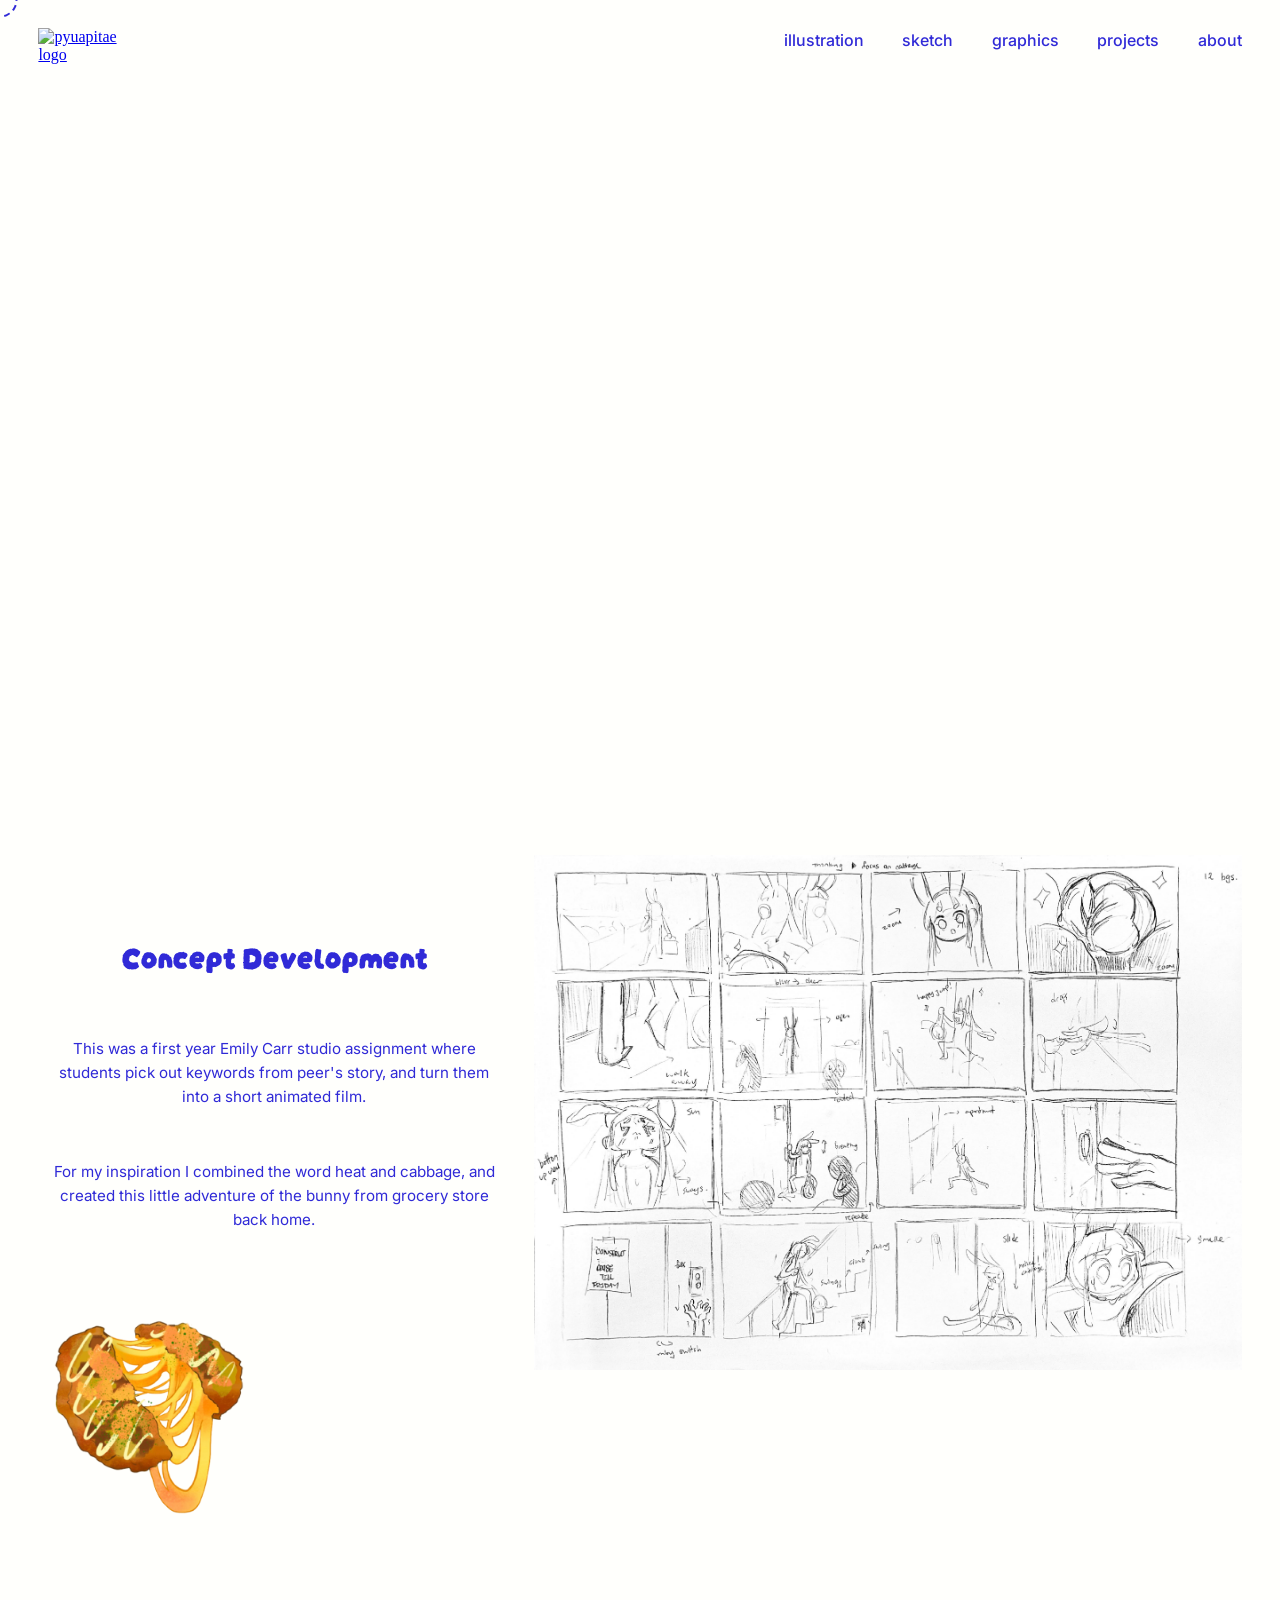
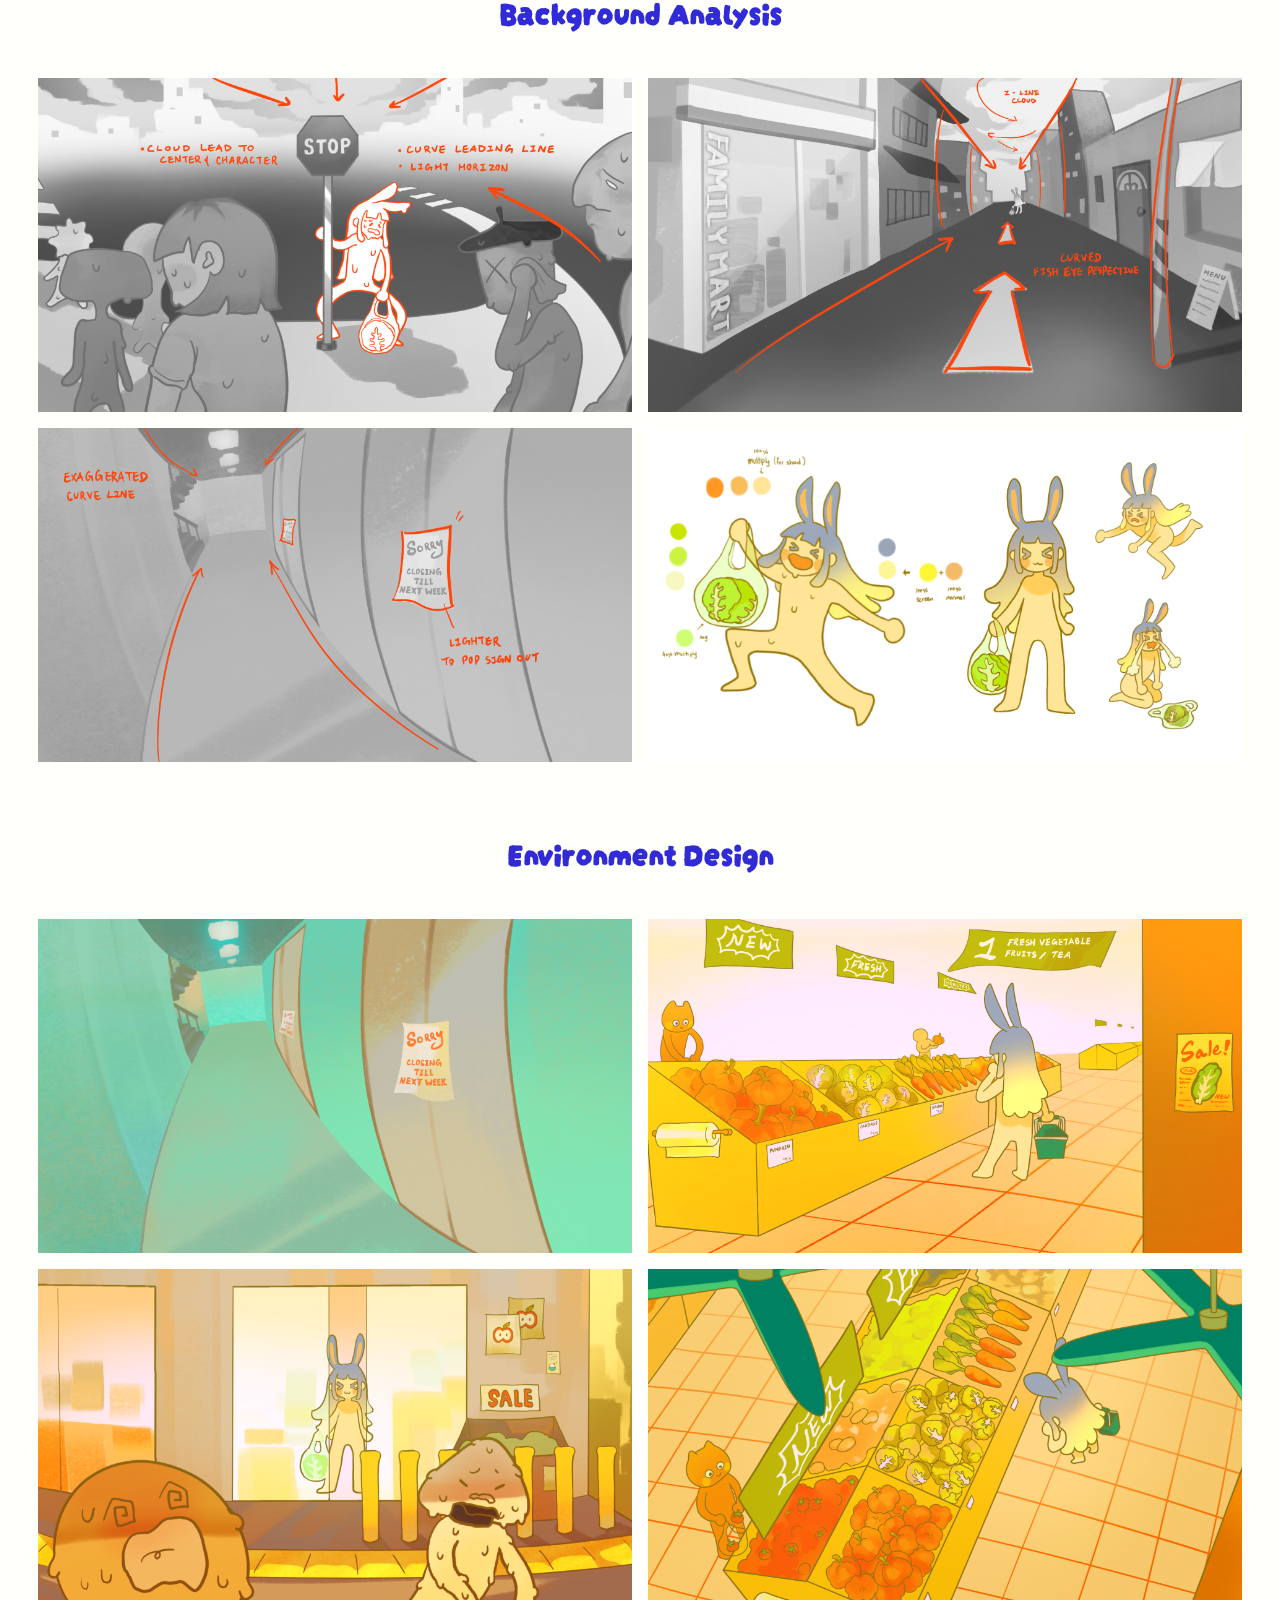
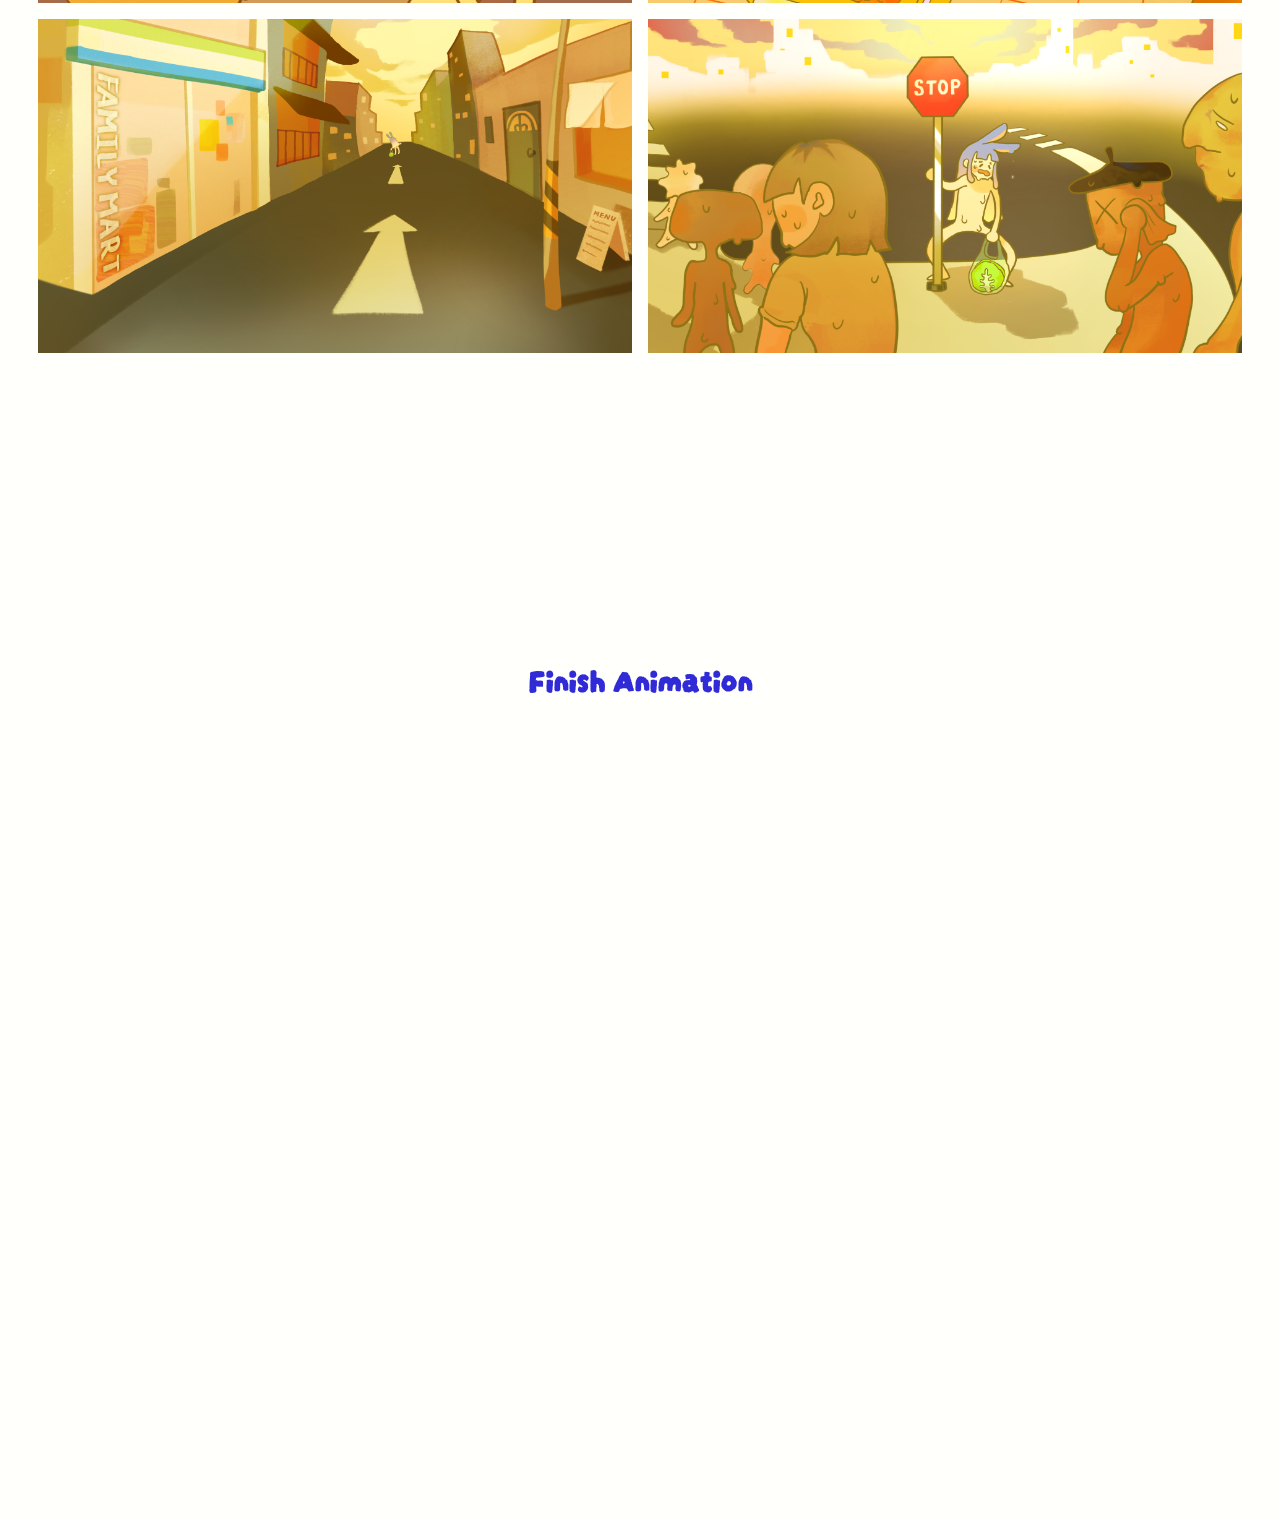
==== hot-summer-day.html @ c9607e95 "almost finish hot summer day page" ====
<!DOCTYPE html>
<html lang="en">
<head>
  <meta charset="UTF-8">
  <meta name="viewport" content="width=device-width, initial-scale=1.0">
  <meta name="description" content="Portfolio of Pyuapitae">
    <link rel="icon" type="image/png" href="public/home/favicon.png">

  <!-- Google Fonts -->
  <link rel="preconnect" href="https://fonts.googleapis.com">
  <link rel="preconnect" href="https://fonts.gstatic.com" crossorigin>

  <link
    href="https://fonts.googleapis.com/css2?family=Bpmf+Huninn&family=Darumadrop+One&family=Doto:wght,ROND@100..900,100&family=Inter:ital,opsz,wght@0,14..32,100..900;1,14..32,100..900&family=Lexend:wght@100..900&display=swap"
    rel="stylesheet">

  <title>pyuapitae — Hot Summer Day</title>

  <!-- CSS -->
  <link rel="stylesheet" href="style.css">
</head>

<body>

  <div class="custom-cursor" id="cursor"></div>

  <!-- ===== SHARED NAVBAR - COPY TO ALL PAGES WHEN UPDATED ===== -->
  <header>
    <div class="logo">
      <a href="index.html">
        <img src="public/home/logo.PNG" alt="pyuapitae logo">
      </a>
    </div>

    <nav class="navbar">
      <a href="illustration.html">illustration
        <span class="brush-underline"></span>
      </a>

      <a href="sketch.html">sketch
        <span class="brush-underline"></span>
      </a>

      <a href="#graphic">graphics
        <span class="brush-underline"></span>
      </a>

      <div class="nav-item" id="projectItem">
        <a href="#project" id="projectToggle">
          projects
          <span class="caret"></span>
          <span class="brush-underline"></span>
        </a>

        <div class="dropdown" id="projectDropdown">
          <a href="#siat">SIAT Vtuber Appearl</a>
          <a href="#idwtm">I Don't Want to Move - Self Publish</a>
          <a href="hot-summer-day.html">Hot Summer Day - Animation</a>
        </div>
      </div>

      <a href="#about">about
        <span class="brush-underline"></span>
      </a>
    </nav>
  </header>
  <!-- ===== SHARED NAVBAR - COPY TO ALL PAGES WHEN UPDATED ===== -->

  <div class="video-hero">
    <video autoplay muted loop playsinline>
      <source src="public/hot-summer-day/hero-video.mp4" type="video/mp4">
    </video>
  </div>

  <!-- ===== CONCEPT DEVELOPMENT ===== -->
<section class="project-section">
  <div class="concept-layout">
    <div class="concept-left">
      <h2 class="section-title">Concept Development</h2>
    
      <div class="concept-text">
        <p>This was a first year Emily Carr studio assignment where students pick out keywords from peer's story, and turn them into a short animated film.</p>
        <p>For my inspiration I combined the word heat and cabbage, and created this little adventure of the bunny from grocery store back home.</p>
      </div>
      <img class="concept-thumbnail" src="public/hot-summer-day/jp-pancake.png" alt="food">
    </div>

    <img class="concept-storyboard" src="public/hot-summer-day/storyboard.jpg" alt="storyboard">
  </div>
</section>

  <!-- ===== BACKGROUND ANALYSIS ===== -->
  <section class="project-section">
    <h2 class="section-title center">Background Analysis</h2>

    <div class="two-col-grid">
      <img src="public/hot-summer-day/stop-analysis.PNG" alt="stop-analysis.PNG">
      <img src="public/hot-summer-day/store-analysis.PNG" alt="store-analysis.PNG">
      <img src="public/hot-summer-day/poster-analysis.PNG" alt="poster-analysis">
      <img src="public/hot-summer-day/character-design.png" alt="character-design">
    </div>
  </section>

  <!-- ===== ENVIRONMENT DESIGN ===== -->
  <section class="project-section">
    <h2 class="section-title center">Environment Design</h2>

    <div class="two-col-grid">
      <img src="public/hot-summer-day/bg-1.PNG" alt="environment 1">
      <img src="public/hot-summer-day/bg-2.PNG" alt="environment 2">
      <img src="public/hot-summer-day/bg-3.PNG" alt="environment 3">
      <img src="public/hot-summer-day/bg-4.PNG" alt="environment 4">
      <img src="public/hot-summer-day/bg-5.PNG" alt="environment 5">
      <img src="public/hot-summer-day/bg-6.PNG" alt="environment 6">
    </div>

    <div class="three-col-grid">
      <img src="public/hot-summer-day/bg-7.PNG" alt="environment 7">
      <img src="public/hot-summer-day/bg-8.PNG" alt="environment 8">
      <img src="public/hot-summer-day/bg-9.PNG" alt="environment 9">
    </div>
  </section>

  <!-- ===== FINISH ANIMATION ===== -->
  <section class="project-section">
    <h2 class="section-title center">Finish Animation</h2>

<div class="video-hero">
  <div class="video-embed-wrapper">
    <iframe
      src="https://www.youtube.com/embed/YOUR_VIDEO_ID"
      title="Hot Summer Day Animation"
      frameborder="0"
      allow="accelerometer; autoplay; clipboard-write; encrypted-media; gyroscope; picture-in-picture"
      allowfullscreen>
    </iframe>
  </div>
</div>

  <script src="script.js"></script>
</body>
</html>
---- style.css ----
.inter {
  font-family: "Inter", sans-serif;
  font-optical-sizing: auto;
  font-style: normal;
}

.darumadrop-one-regular {
  font-family: "Darumadrop One", sans-serif;
  font-weight: 400;
  font-style: normal;
}

*, *::before, *::after {
  box-sizing: border-box;
}

:root {
  color: #F8F5F2;
}

html, body {
  overflow-x: hidden;
  width: 100%;
  margin: 0;
  padding: 0;
}

body {
  background-color: #fffffc;
}

header {
  display: flex;
  align-items: center;
  color: #302AD7;
  z-index: 10;
  position: relative;
  padding: 1% 3%;
  min-height: 80px; /* enough to contain the full logo including tagline text */
}

.logo {
  display: flex;
  align-items: center;
  height: 100%;
  padding-top: 1%;
}

.logo img {
  max-width: 100px;
  display: block;
}

.navbar {
  display: flex;
  align-items: center;
  gap: clamp(12px, 3vw, 50px);
  margin-left: auto;
  font-family: "Inter", sans-serif;
  max-width: fit-content;
  position: relative;
  z-index: 1;
  height: 100%;
}

.navbar a {
  position: relative;
  display: inline-block;
  text-decoration: none;
  color: inherit;
  font-weight: 500;
  font-size: var(--nav-size);
}

.navbar a:hover {
  -webkit-text-stroke: 0.5px currentColor;
}

.brush-underline {
  position: absolute;
  left: 0;
  bottom: -8px;
  width: 100%;
  height: 8px;
  background-image: url("public/home/brush-stroke.png");
  background-repeat: no-repeat;
  background-position: left center;
  background-size: contain;
  clip-path: inset(0 100% 0 0);
  transition: clip-path 0.25s ease-out;
  pointer-events: none;
  display: block;
}

.navbar a:hover .brush-underline {
  clip-path: inset(0 0 0 0);
}

.nav-item {
  position: relative;
}

.dropdown {
  position: absolute;
  top: calc(100% + 20px);
  left: 50%;
  transform: translateX(-50%) translateY(-10px);
  display: flex;
  flex-direction: column;
  width: max-content;
  min-width: 180px;
  padding: 8px 0;
  background: #302AD7;
  color: #F8F5F2;
  border: 1px solid rgba(0,0,0,.08);
  border-radius: 10px;
  box-shadow: 0 8px 24px rgba(0,0,0,.1);
  opacity: 0;
  visibility: hidden;
  transition: 0.2s ease;
  z-index: 1000;
}

.nav-item:hover .dropdown {
  opacity: 1;
  visibility: visible;
  transform: translateX(-50%) translateY(0);
  z-index: 1000;
}

.dropdown a {
  display: block;
  padding: 10px 18px;
  text-decoration: none;
  color: inherit;
  font-size: 0.95rem;
  font-weight: 400;
  white-space: nowrap;
  transition: background-color 0.2s ease;
}

.hero-heading {
  display: block;
  width: max-content;
  margin-left: auto;
  text-align: left;
  padding-right: 5%;
  padding-top: 5%;
  font-family: "Darumadrop One", cursive;
  color: #4433e0;
}

.line12arrange {
  display: flex;
  flex-direction: column;
  justify-content: flex-end;
  width: 100%;
}

.line12arrange a {
  text-decoration: none;
  color: inherit;
}

.line12arrange > a {
  display: inline-block;
  transition: transform 0.3s cubic-bezier(0.22, 1, 0.36, 1);
}

.line12arrange > a:hover {
  transform: translateY(-8px) rotate(-3deg);
}

.design-link {
  display: inline-block;
  transition: transform 0.3s cubic-bezier(0.22, 1, 0.36, 1);
}

.design-link:hover {
  transform: translateY(-8px) rotate(-3deg);
}


/* Desktop only */
@media (hover: hover) and (pointer: fine) {
  html, body, * {
    cursor: none !important;
  }
}

/* Mobile — restore cursor */
@media (hover: none) and (pointer: coarse) {
  html, body, * {
    cursor: auto !important;
  }
}
/* 
.custom-cursor {
  position: fixed;
  top: 0;
  left: 0;
  width: 35px;
  height: 35px;
  background: transparent;
  border: 2px dashed #302AD7;
  border-radius: 50%;
  pointer-events: none;
  transform: translate(-50%, -50%);
  z-index: 9999;
  transition: width 0.35s cubic-bezier(0.34, 1.56, 0.64, 1),
              height 0.35s cubic-bezier(0.34, 1.56, 0.64, 1),
              background 0.25s ease,
              border 0.25s ease;
}

.custom-cursor.hovering {
  width: 16px;
  height: 16px;
  background: #fed064;
  border-radius: 50%;
  border: 2px solid transparent;
}
 */

.custom-cursor {
  position: fixed;
  top: 0;
  left: 0;
  width: 35px;
  height: 35px;
  background: transparent;
  border: 2px dashed #302AD7;
  border-radius: 50%;
  pointer-events: none;
  transform: translate(-50%, -50%);
  z-index: 9999;
  transition: width 0.35s cubic-bezier(0.34, 1.56, 0.64, 1),
              height 0.35s cubic-bezier(0.34, 1.56, 0.64, 1),
              background 0.25s ease,
              border 0.25s ease;
}

/* on dark backgrounds, border turns white instead of blue */
.custom-cursor.on-dark {
  border-color: white;
}

/* hovering an interactive element — stays yellow regardless of background */
.custom-cursor.hovering {
  width: 16px;
  height: 16px;
  background: #fed064;
  border-radius: 50%;
  border: 2px solid transparent;
}



/* carousel */
.carousel-track-wrapper {
  width: 100vw;
  margin-left: calc(-50vw + 50%);
  margin-right: calc(-50vw + 50%);
  margin-top: 25px;
  margin-bottom: 25px;
  overflow: hidden;
  background: #302AD7;
  padding: 24px 0;
}

.carousel-track {
  display: flex;
  width: max-content;
  animation: scroll 20s linear infinite;
}

.carousel-track img {
  height: 60px;
  margin: 0 48px;
  object-fit: contain;
}

@keyframes scroll {
  from { transform: translateX(0); }
  to { transform: translateX(-25%); }
}

.line-1 {
  font-size: clamp(2rem, 3.75vw, 2.75rem);
}

.line-2 {
  font-size: clamp(1.5rem, 2.8vw, 2.0625rem);
  margin-top: 6px;
  margin-left: 10%;
}

.second-section {
  width: 100vw;
  margin-left: calc(-50vw + 50%);
  margin-right: calc(-50vw + 50%);
  background: #302AD7;
  color: white;
  padding: 80px 120px;
  display: flex;
  align-items: center;
  justify-content: space-between;
  gap: 60px;
  flex-wrap: wrap;
}



.second-section-text {
  display: flex;
  flex-direction: column;
  max-width: 420px;
  flex: 1 1 320px;
}

.line-3 {
  font-family: "Darumadrop One", cursive;
  font-size: clamp(2rem, 3.75vw, 2.75rem);
  line-height: 1.3;
  margin-bottom: 12px;
  position: relative;
  display: inline-block;
  padding-bottom: 20px;
  transition: transform 0.3s cubic-bezier(0.22, 1, 0.36, 1);
}

.line-3:hover {
  transform: translateY(-6px);
}


.brush-underline-big {
  position: absolute;
  left: 0;
  bottom: 0;
  width: 80%;
  height: 12px;
  background-image: url("public/home/brush-stroke-white-v2.png");
  background-repeat: no-repeat;
  background-position: left center;
  background-size: contain;
  clip-path: inset(0 100% 0 0);
  animation: revealBrush 0.6s ease-out 0.3s forwards;
  pointer-events: none;
  display: block;
}

@keyframes revealBrush {
  to {
    clip-path: inset(0 0 0 0);
  }
}

.line-4,
.line-5 {
  font-family: "Inter", sans-serif;
  font-size: 0.95rem;
  line-height: 1.6;
  opacity: 0.9;
  margin-top: 20px;
}

/* ---------- illustration page: masonry grid ---------- */
/* ---------- illustration page: masonry grid ---------- */
/* ---------- illustration page: masonry grid ---------- */
/* ---------- illustration page: masonry grid ---------- */
.page-title {
  font-family: "Darumadrop One", cursive;
  font-size: clamp(1.8rem, 3vw, 2.5rem);
  color: #302AD7;
  padding: 20px 40px 0;
  margin: 6% 0 0 0;
  text-align: center;
}

.masonry-grid {
  column-count: 3;
  column-gap: 16px;
  padding: 0 40px 60px;
}

.masonry-grid img {
  width: 100%;
  height: auto;
  display: block;
  margin-bottom: 16px;
  border-radius: 4px;
  break-inside: avoid;
  cursor: pointer;
  transition: transform 0.3s cubic-bezier(0.22, 1, 0.36, 1),
              opacity 0.3s ease;
}

.masonry-grid img:hover {
  transform: scale(1.02);
  opacity: 0.92;
}

@media (max-width: 900px) {
  .masonry-grid { column-count: 2; }
}

@media (max-width: 500px) {
  .masonry-grid { column-count: 1; }
}

/* ---------- illustration page: lightbox ---------- */
/* ---------- illustration page: lightbox ---------- */
/* ---------- illustration page: lightbox ---------- */

.lightbox {
  position: fixed;
  inset: 0;
  background: rgba(254, 254, 254, 0.726);
  display: none;
  align-items: center;
  justify-content: center;
  padding: 40px;
  z-index: 9999;
  cursor: zoom-out;
}

.lightbox.active {
  display: flex;
}

.lightbox img {
  max-width: 90vw;
  max-height: 90vh;
  border-radius: 4px;
  box-shadow: 0 20px 60px rgba(0, 0, 0, 0.4);
}

.lil-blurb {
  text-align: center;
  /* font-family: "Inter", sans-serif;   */
  font-family: "Darumadrop One", sans-serif;
  font-weight: 100;
  font-size: 24px;
  color: #302AD7;
  margin: 15px 0 80px 0;
}

/* <-----THIS IS SKETCH SECTION ----> */
/* <-----THIS IS SKETCH SECTION ----> */
/* <-----THIS IS SKETCH SECTION ----> */
.sketch-grid {
  column-count: 4;
}

@media (max-width: 1200px) {
  .sketch-grid { column-count: 3; }
}

@media (max-width: 900px) {
  .sketch-grid { column-count: 2; }
}

/* <-----THIS IS HOT SUMMER DAY SECTION ----> */
/* <-----THIS IS HOT SUMMER DAY SECTION ----> */
/* <-----THIS IS HOT SUMMER DAY SECTION ----> */
.video-hero {
  position: relative;
  width: 94%;
  margin: 40px 3%;
  height: 75dvh;
  overflow: hidden;
}

.video-hero video {
  width: 100%;
  height: 100%;
  object-fit: cover;
  display: block;
}

.project-section {
  padding: 20px 3%;
}

.section-title {
  font-family: "Darumadrop One", cursive;
  font-size: clamp(1.5rem, 2.5vw, 2rem);
  color: #302AD7;
  margin-bottom: 24px;
  text-align: center;
  position: relative;
  display: inline-block;
  padding-bottom: 20px;
  left: 50%;
  transform: translateX(-50%);
}

/* .section-title::after {
  content: "";
  position: absolute;
  left: 50%;
  transform: translateX(-50%);
  bottom: 0;
  width: 60%;
  height: 12px;
  background-image: url("public/home/brush-stroke.png");
  background-repeat: no-repeat;
  background-position: left center;
  background-size: contain;
  clip-path: inset(0 100% 0 0);
  animation: revealBrush 0.6s ease-out 0.3s forwards;
  pointer-events: none;
  display: block;
} */

.section-title.center {
  text-align: center;
}

/* concept development layout: heading + text + sticker stacked left, storyboard right */
.concept-layout {
  display: grid;
  grid-template-columns: 1fr 1.5fr;
  gap: 24px;
  align-items: start;
}

.concept-left {
  display: flex;
  flex-direction: column;
  padding-top: 50px;
  padding-left: 10px;
  padding-right: 10px;
}

.concept-text {
  font-family: "Inter", sans-serif;
  font-size: 0.95rem;
  line-height: 1.6;
  color: #302AD7;
}

.concept-text p {
  margin-bottom: 50px;
  text-align: center;
}

.concept-thumbnail {
  width: 200px;
  height: auto;
  max-width: 100%;
  margin-top: 32px;
  align-self: start;
}

.concept-storyboard {
  width: 100%;
  height: auto;
}

/* two-column image grid */
.two-col-grid {
  display: grid;
  grid-template-columns: 1fr 1fr;
  gap: 16px;
}

.two-col-grid img {
  width: 100%;
  height: auto;
  display: block;
}

/* three-column image grid */
.three-col-grid {
  display: grid;
  grid-template-columns: 1fr 1fr 1fr;
  gap: 16px;
  margin-top: 16px;
}

.three-col-grid img {
  width: 100%;
  height: auto;
  display: block;
}

.video-embed-wrapper {
  position: relative;
  width: 100%;
  aspect-ratio: 16 / 9;
  overflow: hidden;
}

.video-embed-wrapper iframe {
  position: absolute;
  top: 0;
  left: 0;
  width: 100%;
  height: 100%;
  display: block;
  border: none;
}

/* ---------- scroll fade-in animation ---------- */
.fade-in-el {
  opacity: 0;
  transform: translateY(30px);
  transition: opacity 0.9s ease, transform 0.9s cubic-bezier(0.22, 1, 0.36, 1);
}

.fade-in-visible {
  opacity: 1;
  transform: translateY(0);
}


/* ---------- TABLET (900px and below) ---------- */
@media (max-width: 900px) {
  .concept-layout {
    grid-template-columns: 1fr;
  }
  .sketch-grid { column-count: 3; }
}

/* ---------- MOBILE (500px and below) — MUST come after tablet rules ---------- */
@media (max-width: 500px) {
  .sketch-grid {
    column-count: 2;
  }

  .two-col-grid {
    grid-template-columns: 1fr 1fr !important;
    gap: 8px;
  }

  .three-col-grid {
    grid-template-columns: 1fr 1fr !important;
    gap: 8px;
  }

  .concept-layout {
    grid-template-columns: 1fr;
  }

  .concept-left {
    padding-top: 24px;
    padding-left: 4%;
    padding-right: 4%;
  }

  .concept-text p {
    margin-bottom: 24px;
  }

  .concept-thumbnail {
    width: 100px;
    margin: 16px auto 0;
  }

  .video-hero {
    height: 35dvh;
    margin: 20px 3%;
  }

  .section-title {
    font-size: clamp(1.2rem, 5vw, 1.5rem);
  }

  .project-section {
    padding: 12px 3%;
  }

  .two-col-grid img,
  .three-col-grid img {
    border-radius: 4px;
  }
}
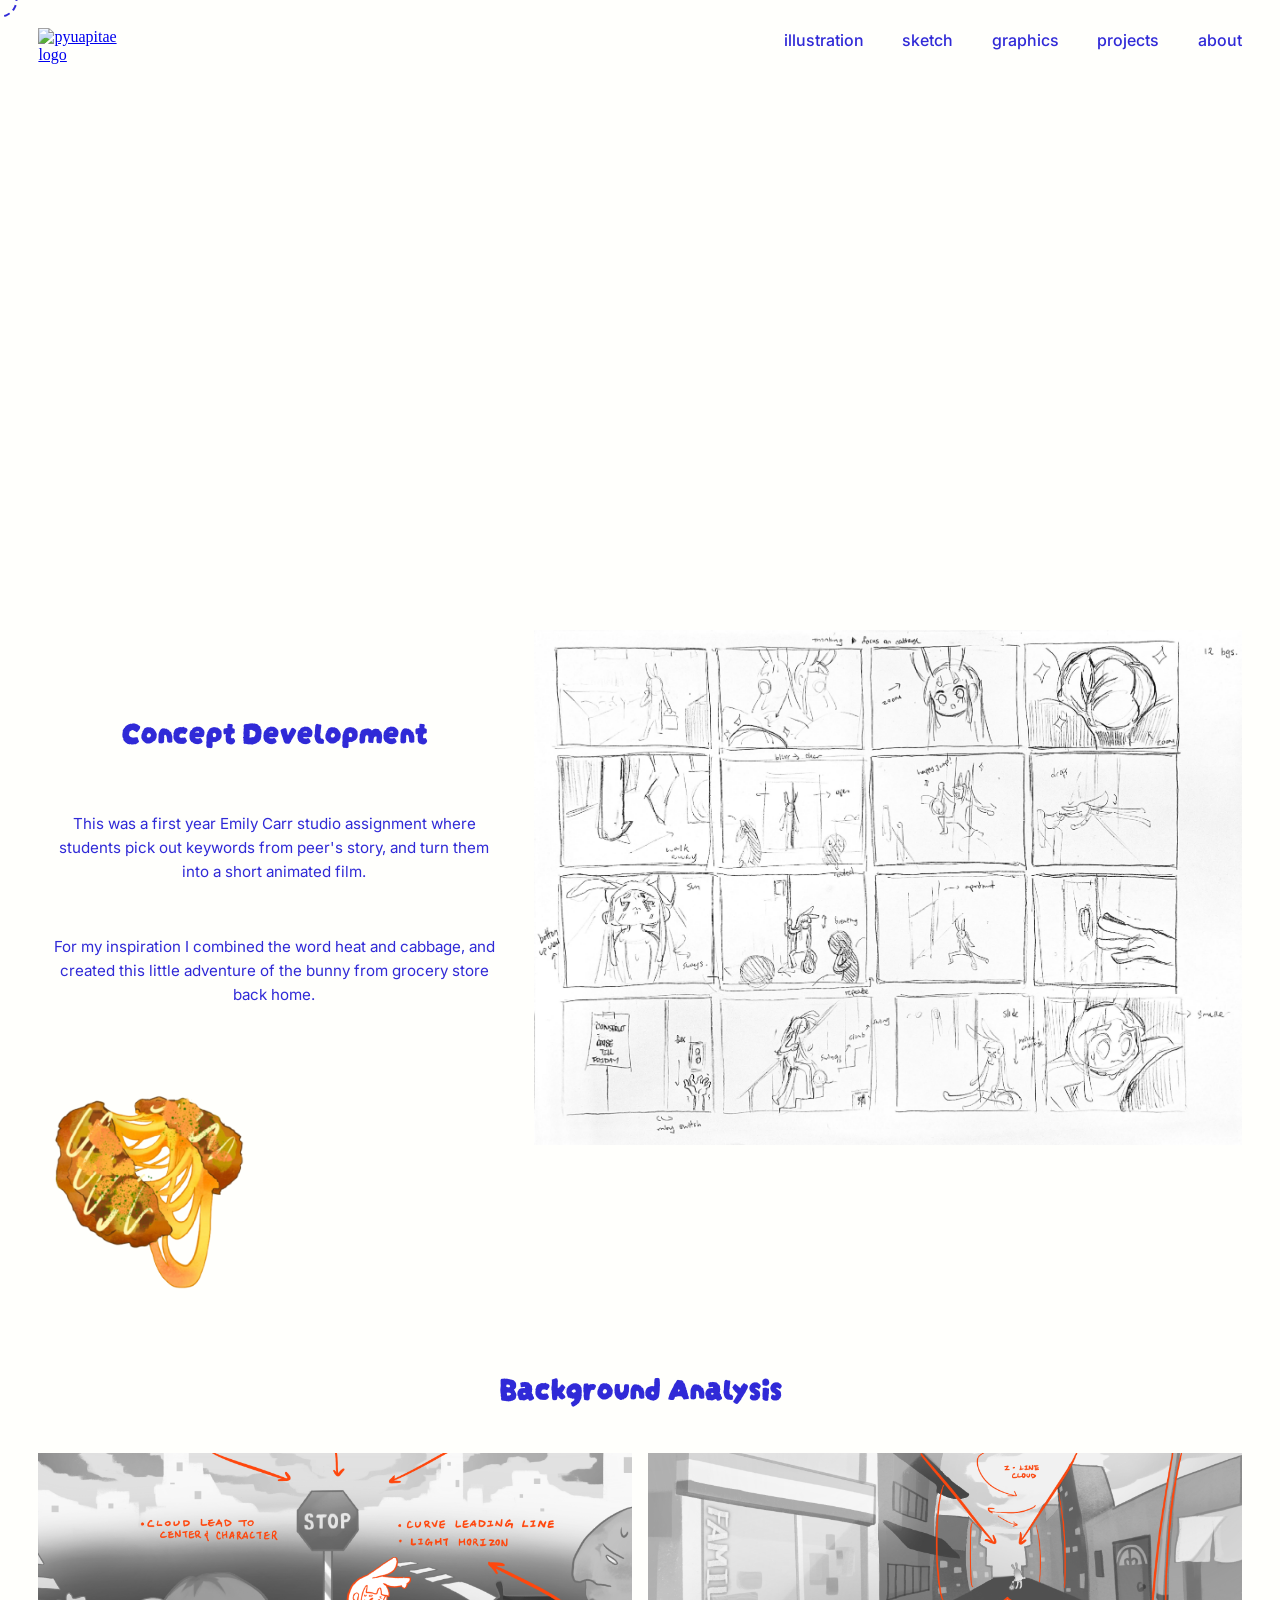
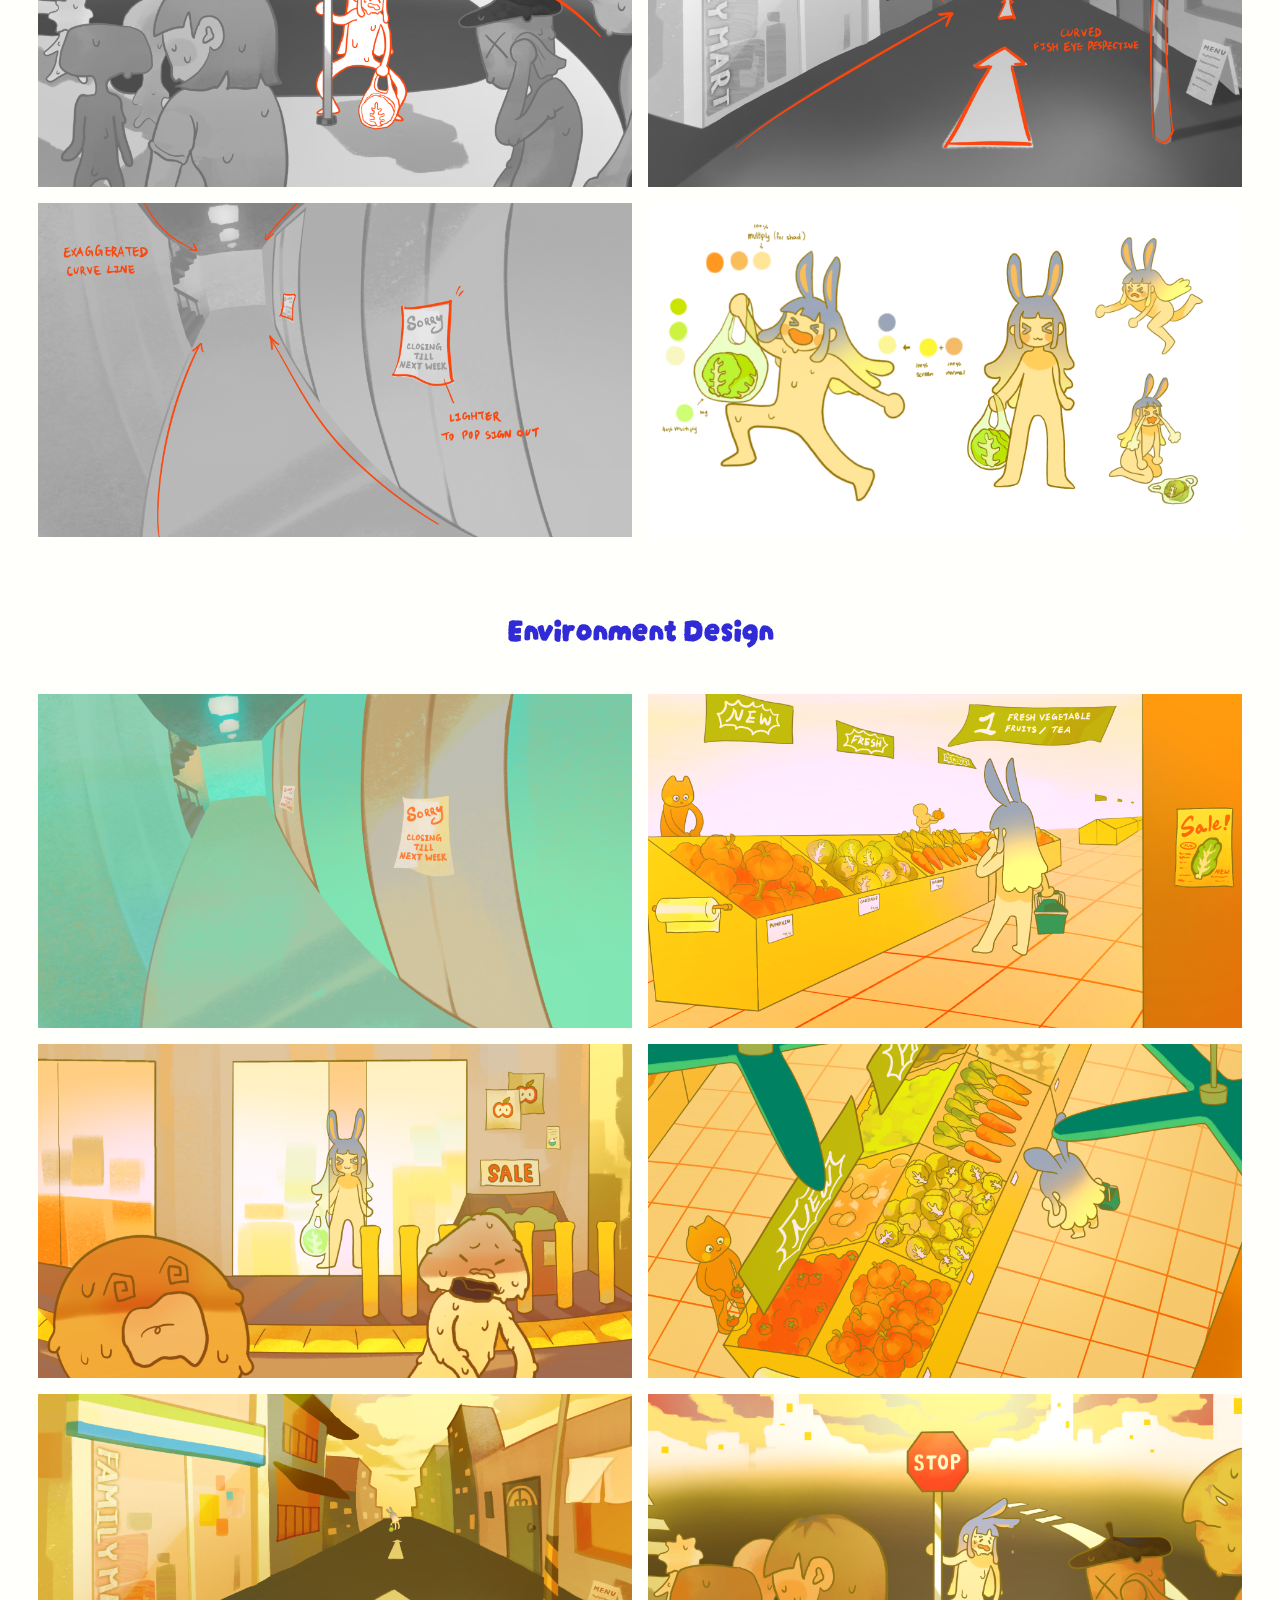
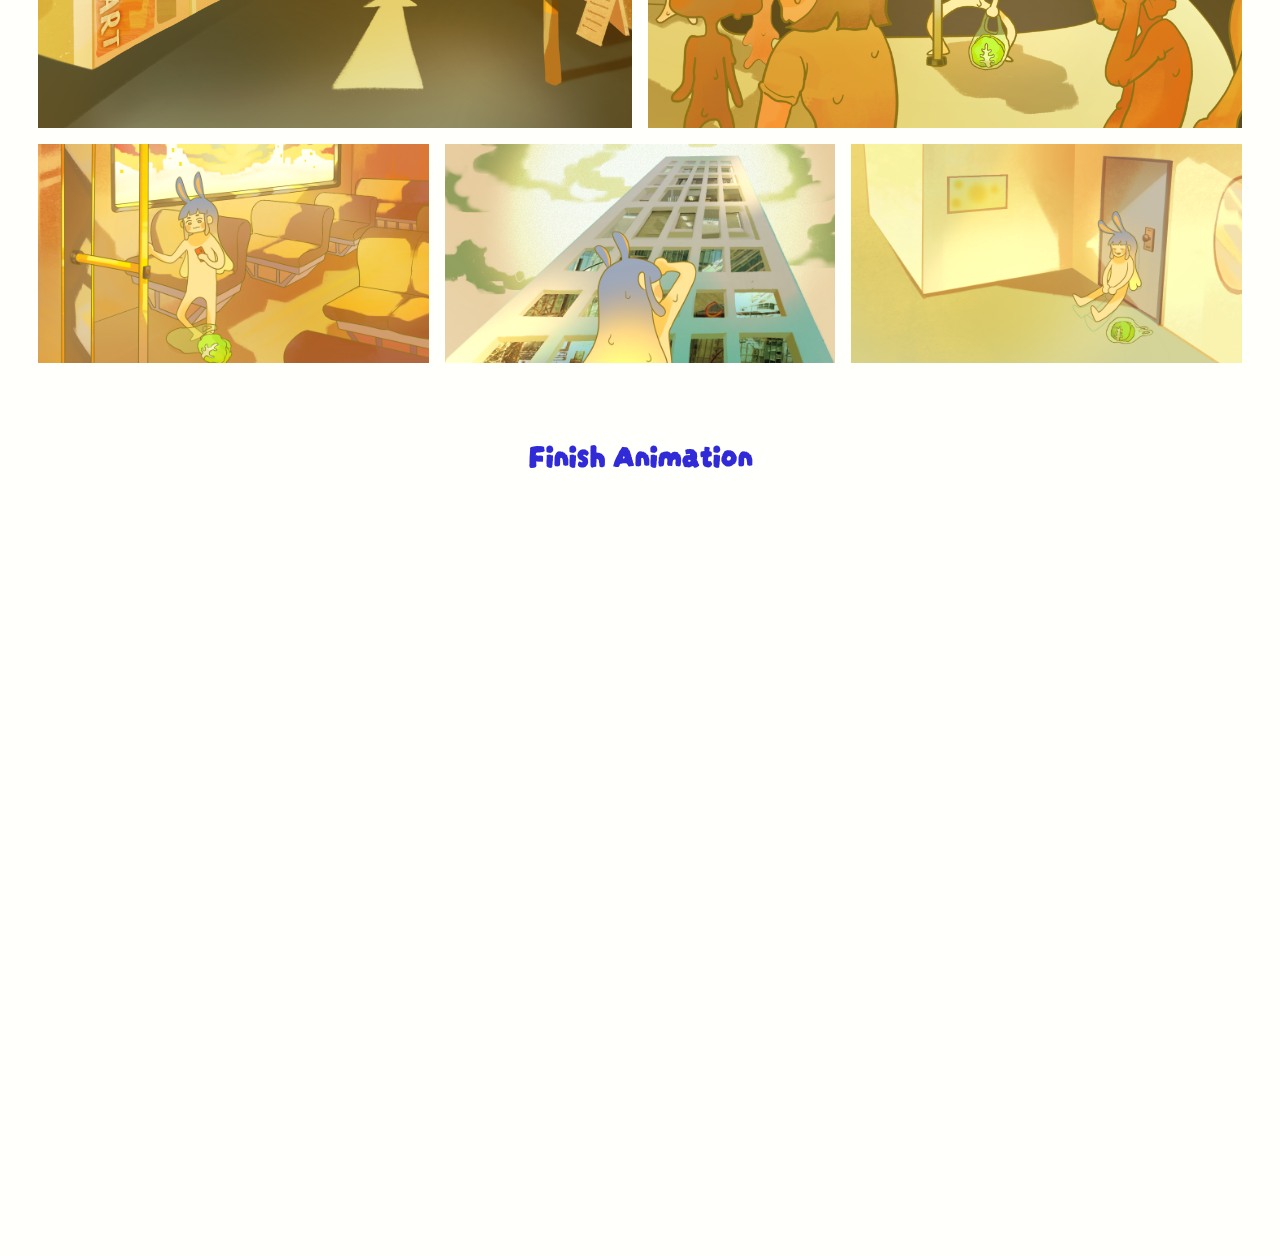
==== commit 73bd2011: "fixed yt video" ====
--- a/hot-summer-day.html
+++ b/hot-summer-day.html
@@ -128,7 +128,7 @@
 <div class="video-hero">
   <div class="video-embed-wrapper">
     <iframe
-      src="https://www.youtube.com/embed/YOUR_VIDEO_ID"
+      src="https://www.youtube.com/embed/wnLzR3w2ceI"
       title="Hot Summer Day Animation"
       frameborder="0"
       allow="accelerometer; autoplay; clipboard-write; encrypted-media; gyroscope; picture-in-picture"
--- a/style.css
+++ b/style.css
@@ -466,10 +466,10 @@
 /* <-----THIS IS HOT SUMMER DAY SECTION ----> */
 .video-hero {
   position: relative;
-  width: 94%;
+  /* width: 94%; */
   margin: 40px 3%;
-  height: 75dvh;
-  overflow: hidden;
+  height: 50dvh;
+  overflow: visible;
 }
 
 .video-hero video {
@@ -478,6 +478,7 @@
   object-fit: cover;
   display: block;
 }
+
 
 .project-section {
   padding: 20px 3%;
@@ -590,6 +591,7 @@
   position: relative;
   width: 100%;
   aspect-ratio: 16 / 9;
+  height: auto;
   overflow: hidden;
 }
 
@@ -602,6 +604,7 @@
   display: block;
   border: none;
 }
+
 
 /* ---------- scroll fade-in animation ---------- */
 .fade-in-el {
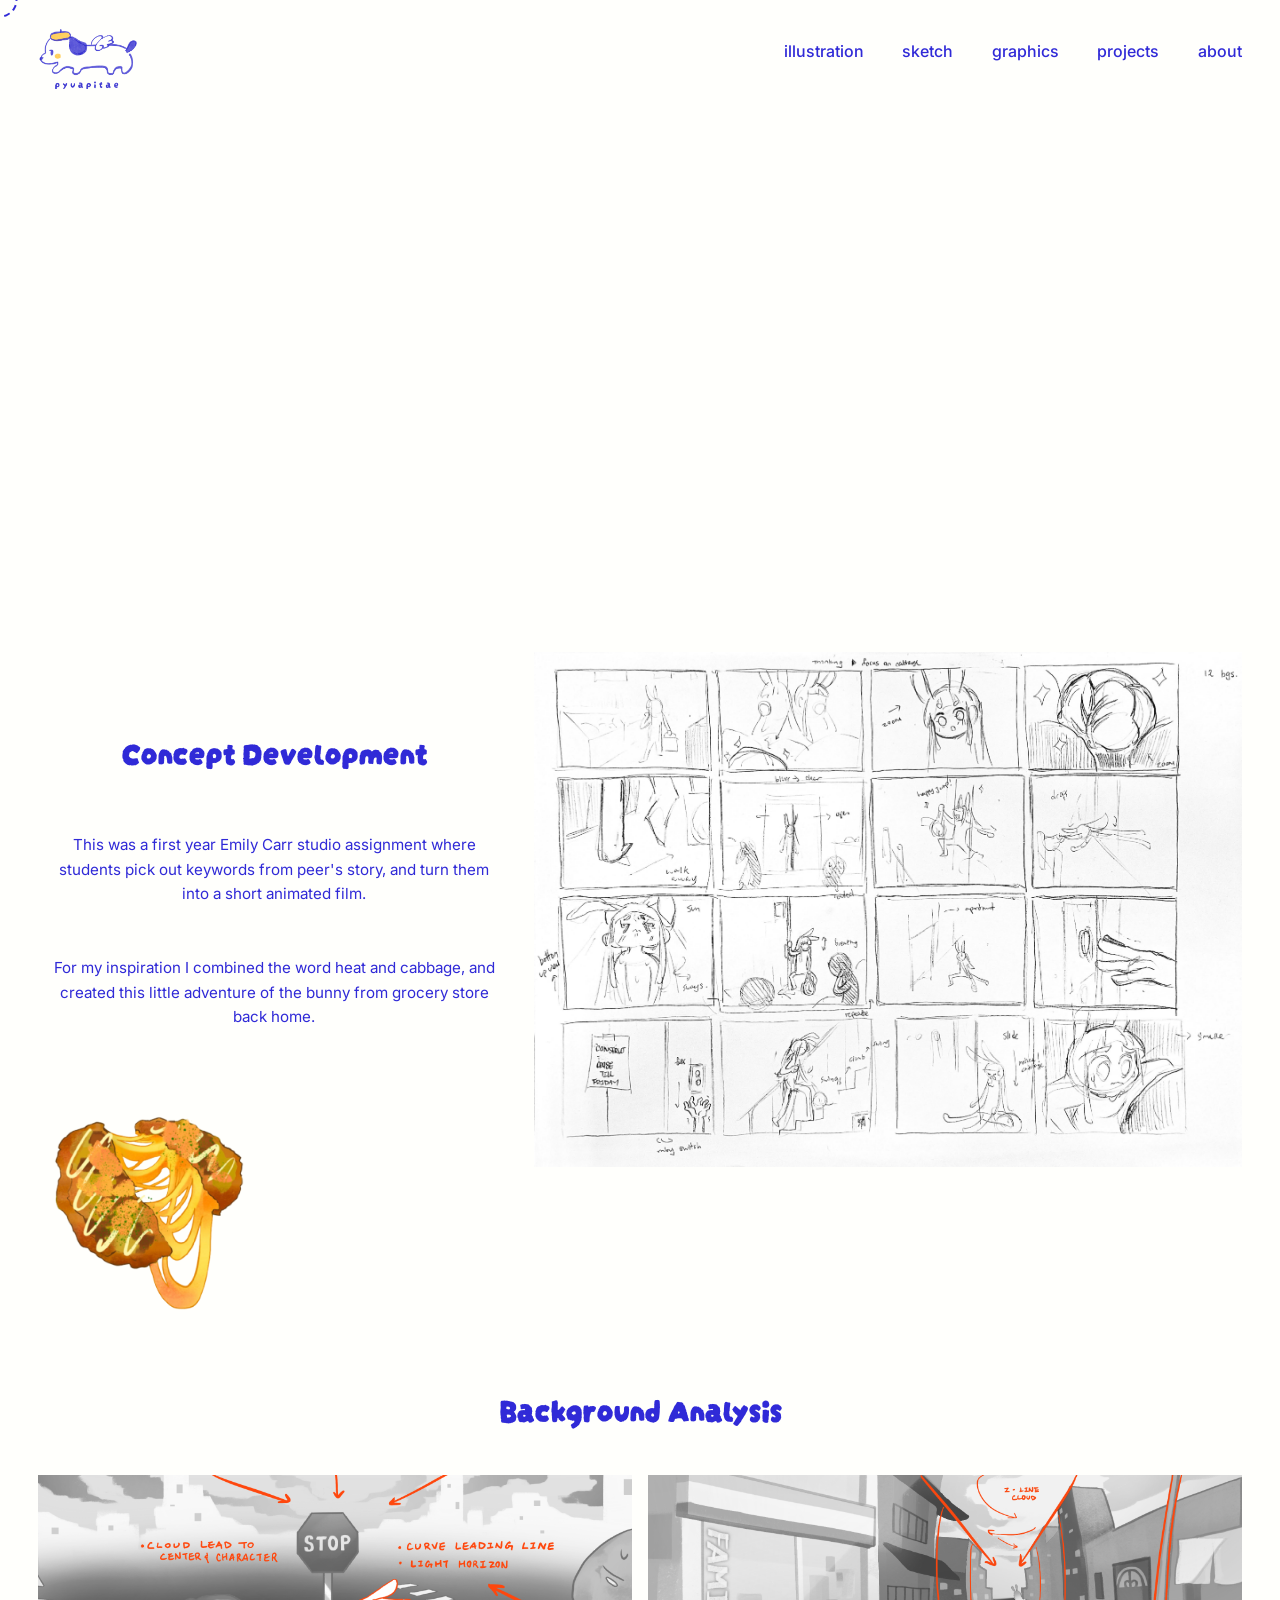
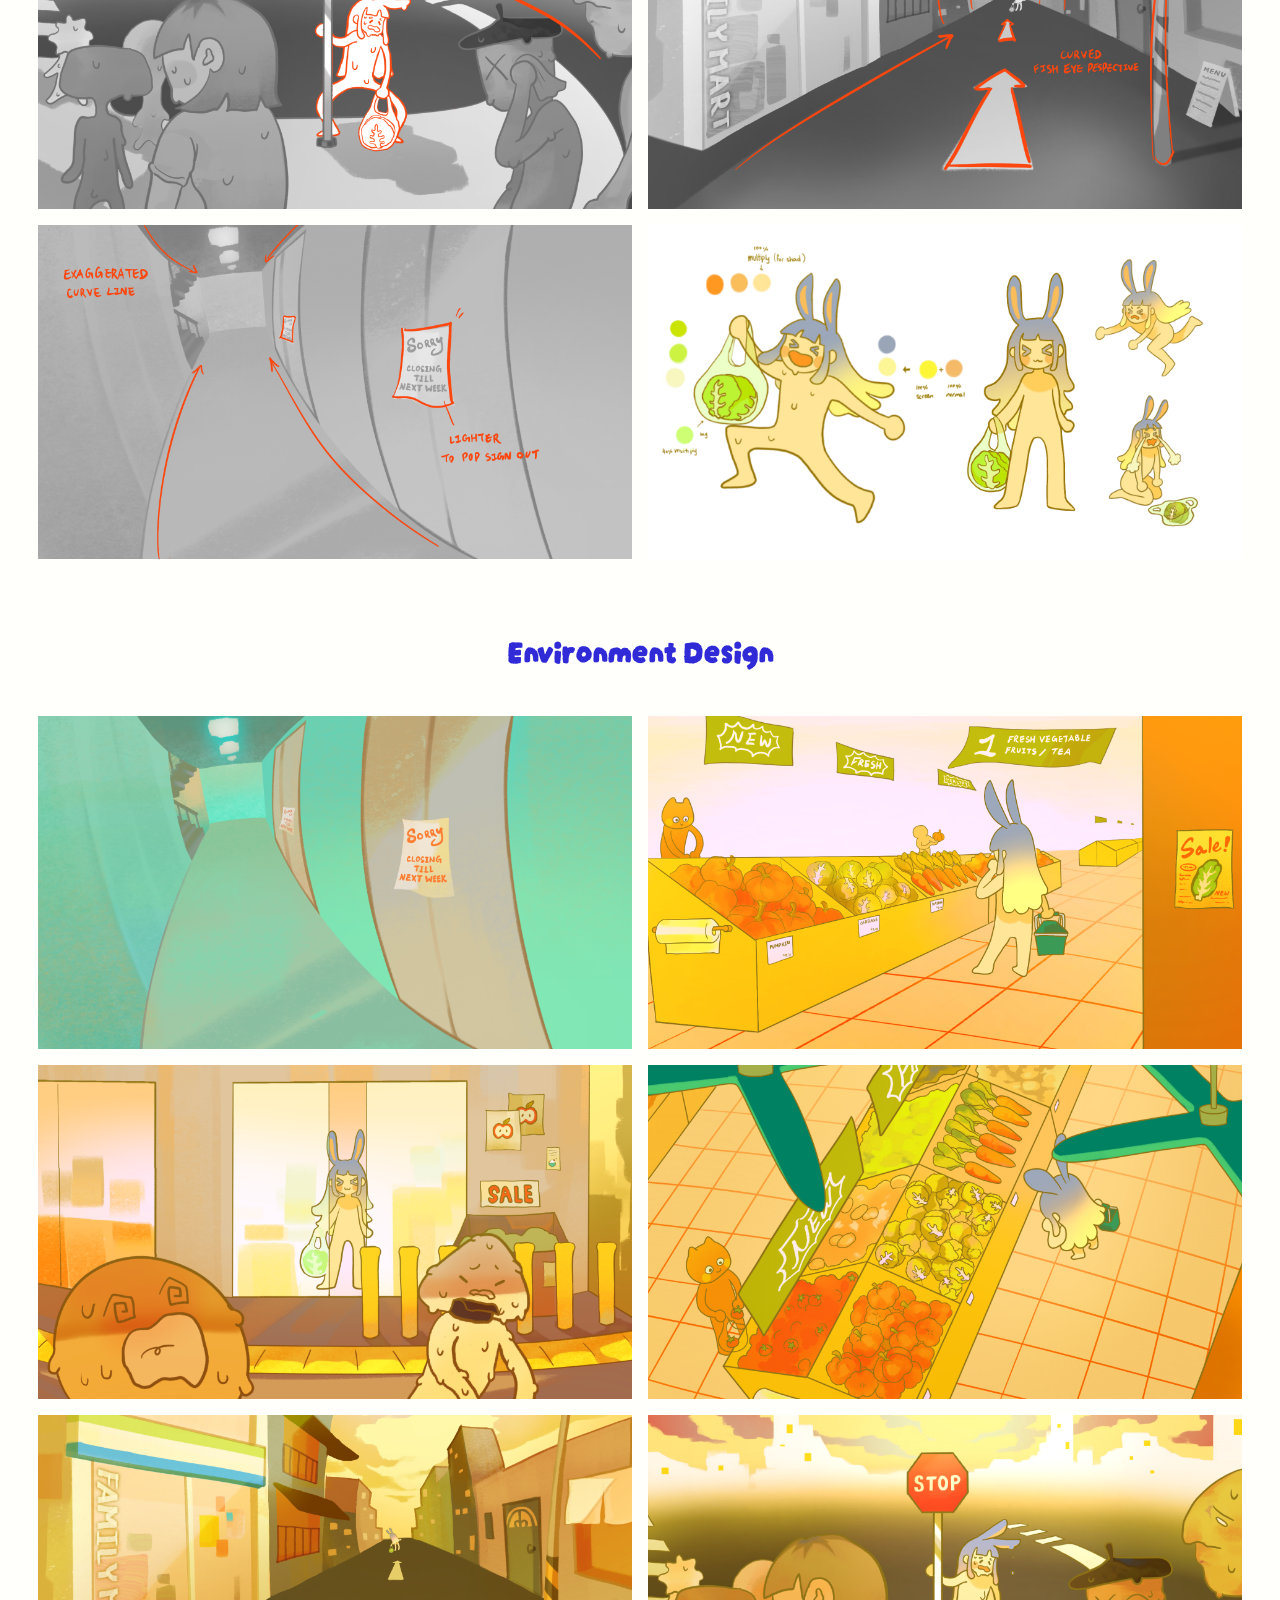
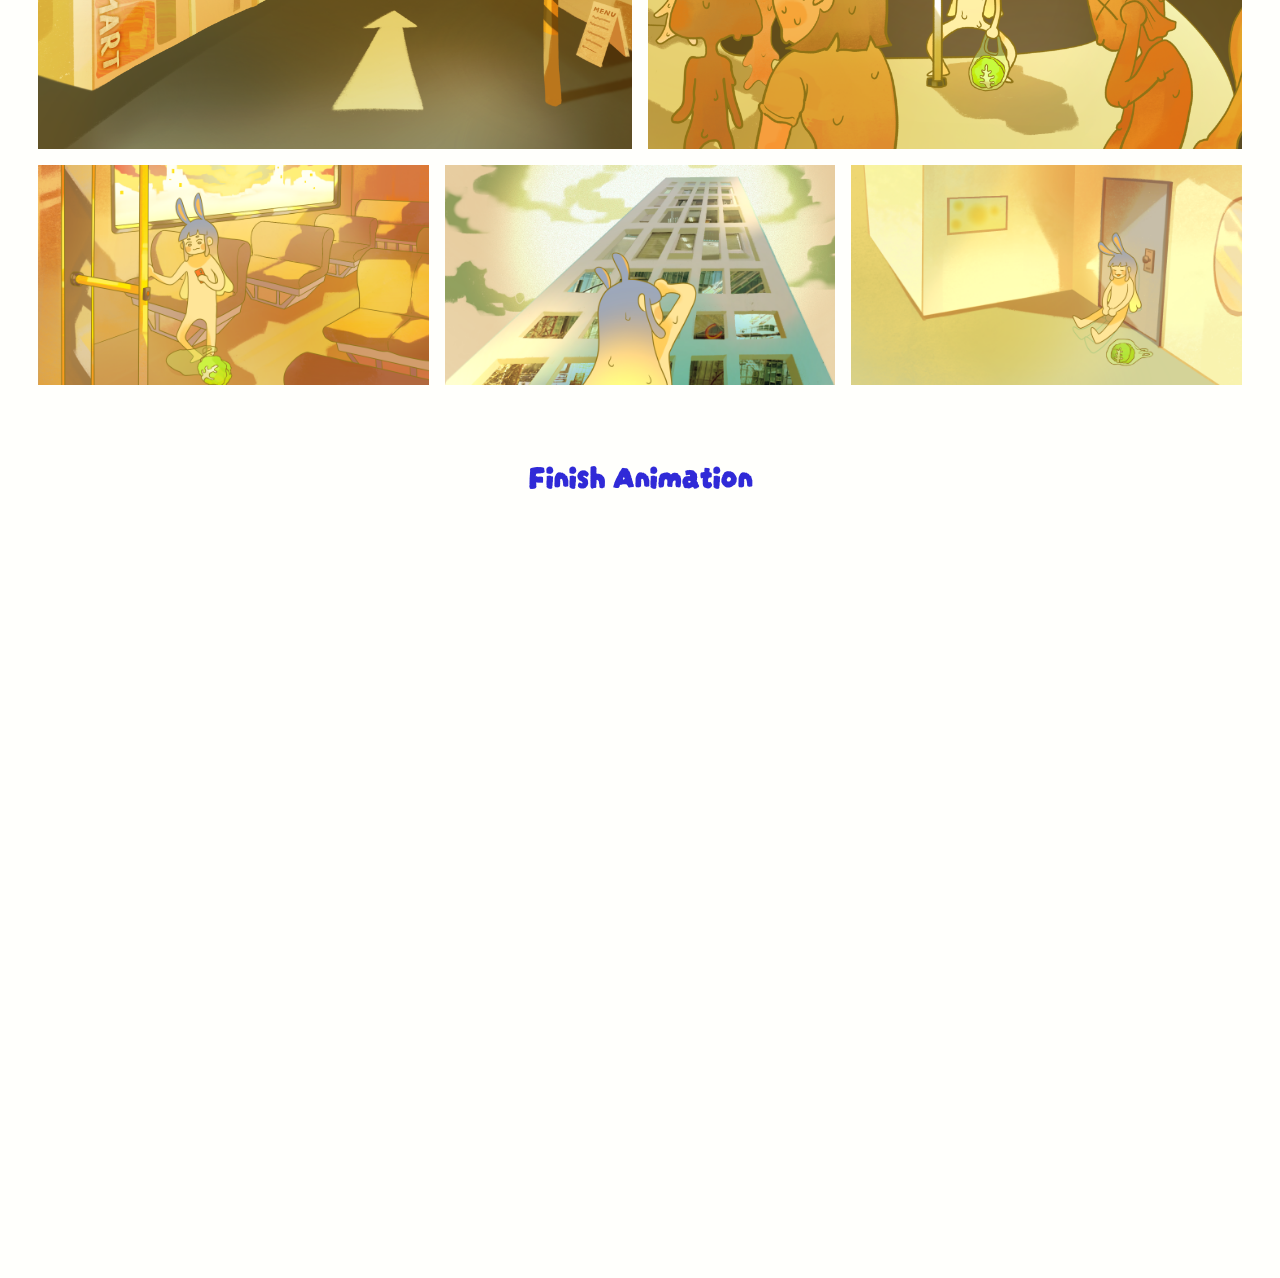
==== commit 60a24ee1: "logo.PNG to png" ====
--- a/hot-summer-day.html
+++ b/hot-summer-day.html
@@ -28,7 +28,7 @@
   <header>
     <div class="logo">
       <a href="index.html">
-        <img src="public/home/logo.PNG" alt="pyuapitae logo">
+        <img src="public/home/logo.png" alt="pyuapitae logo">
       </a>
     </div>
 
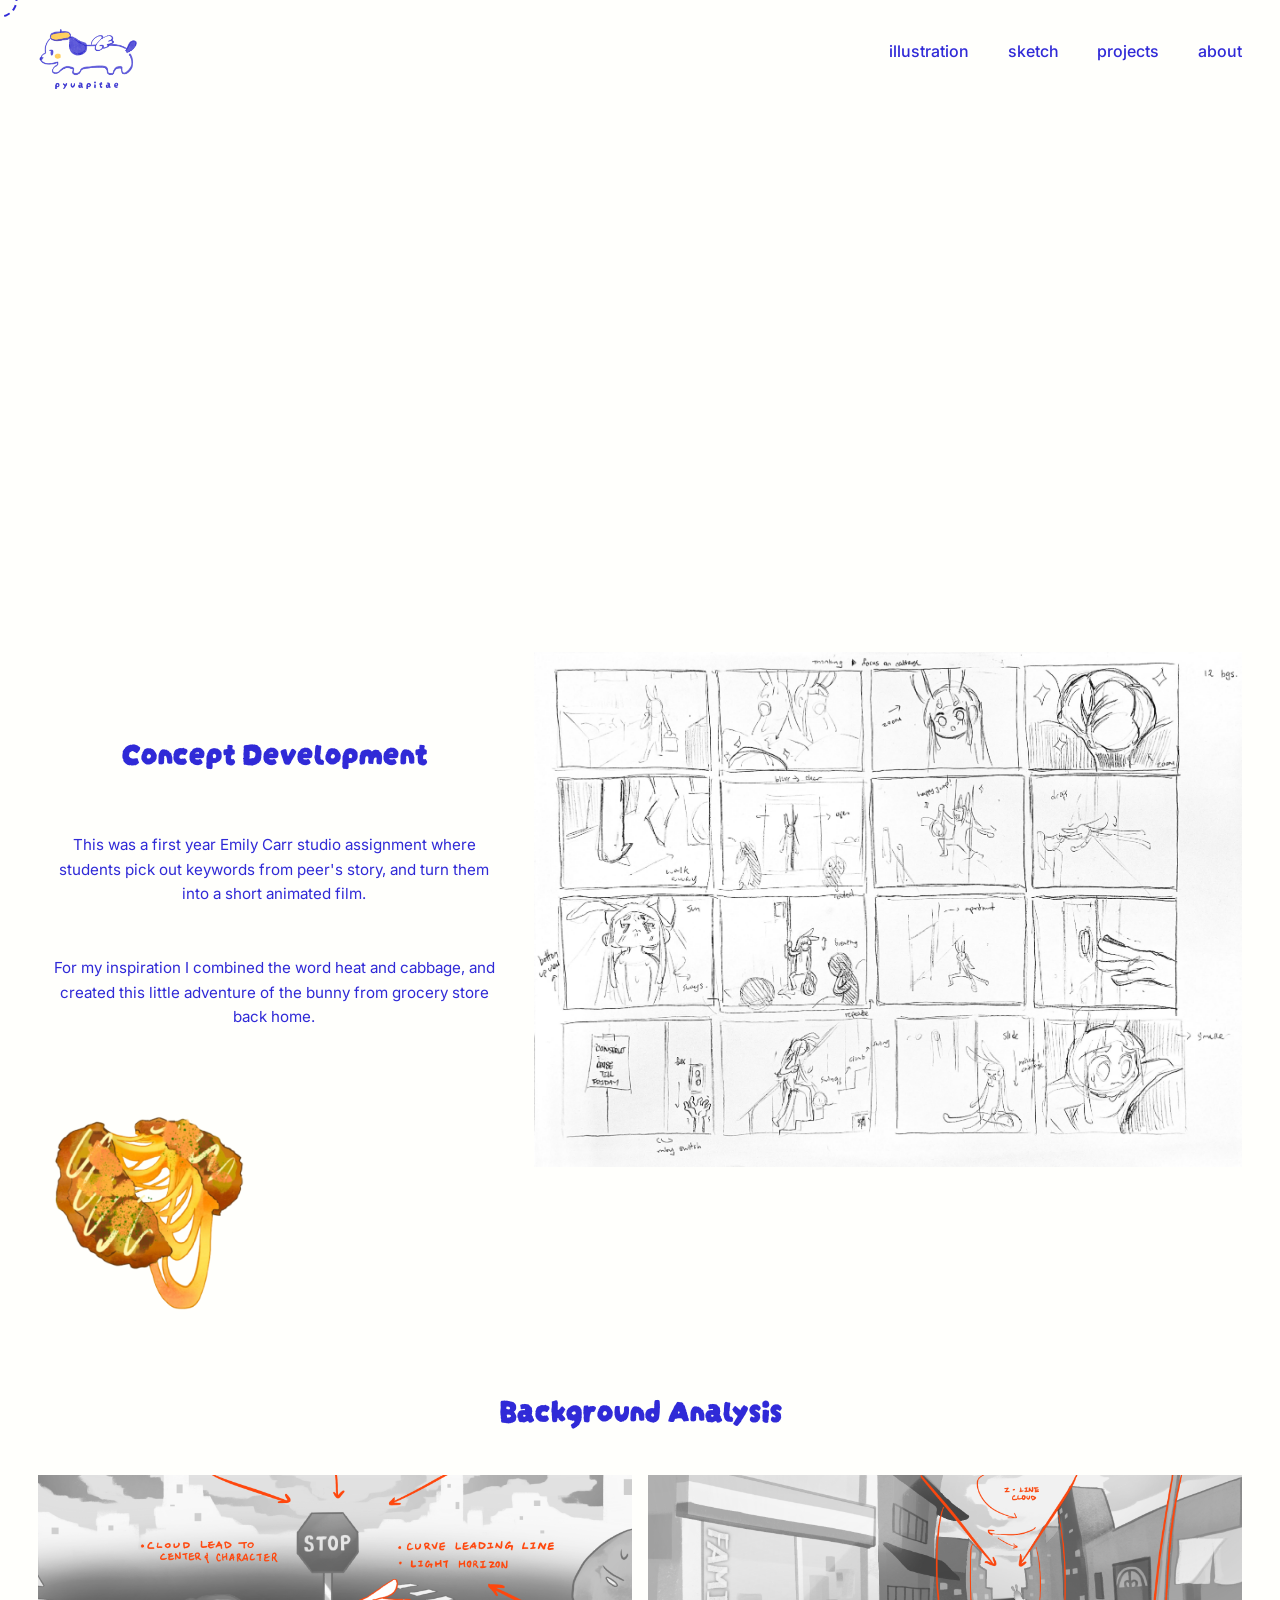
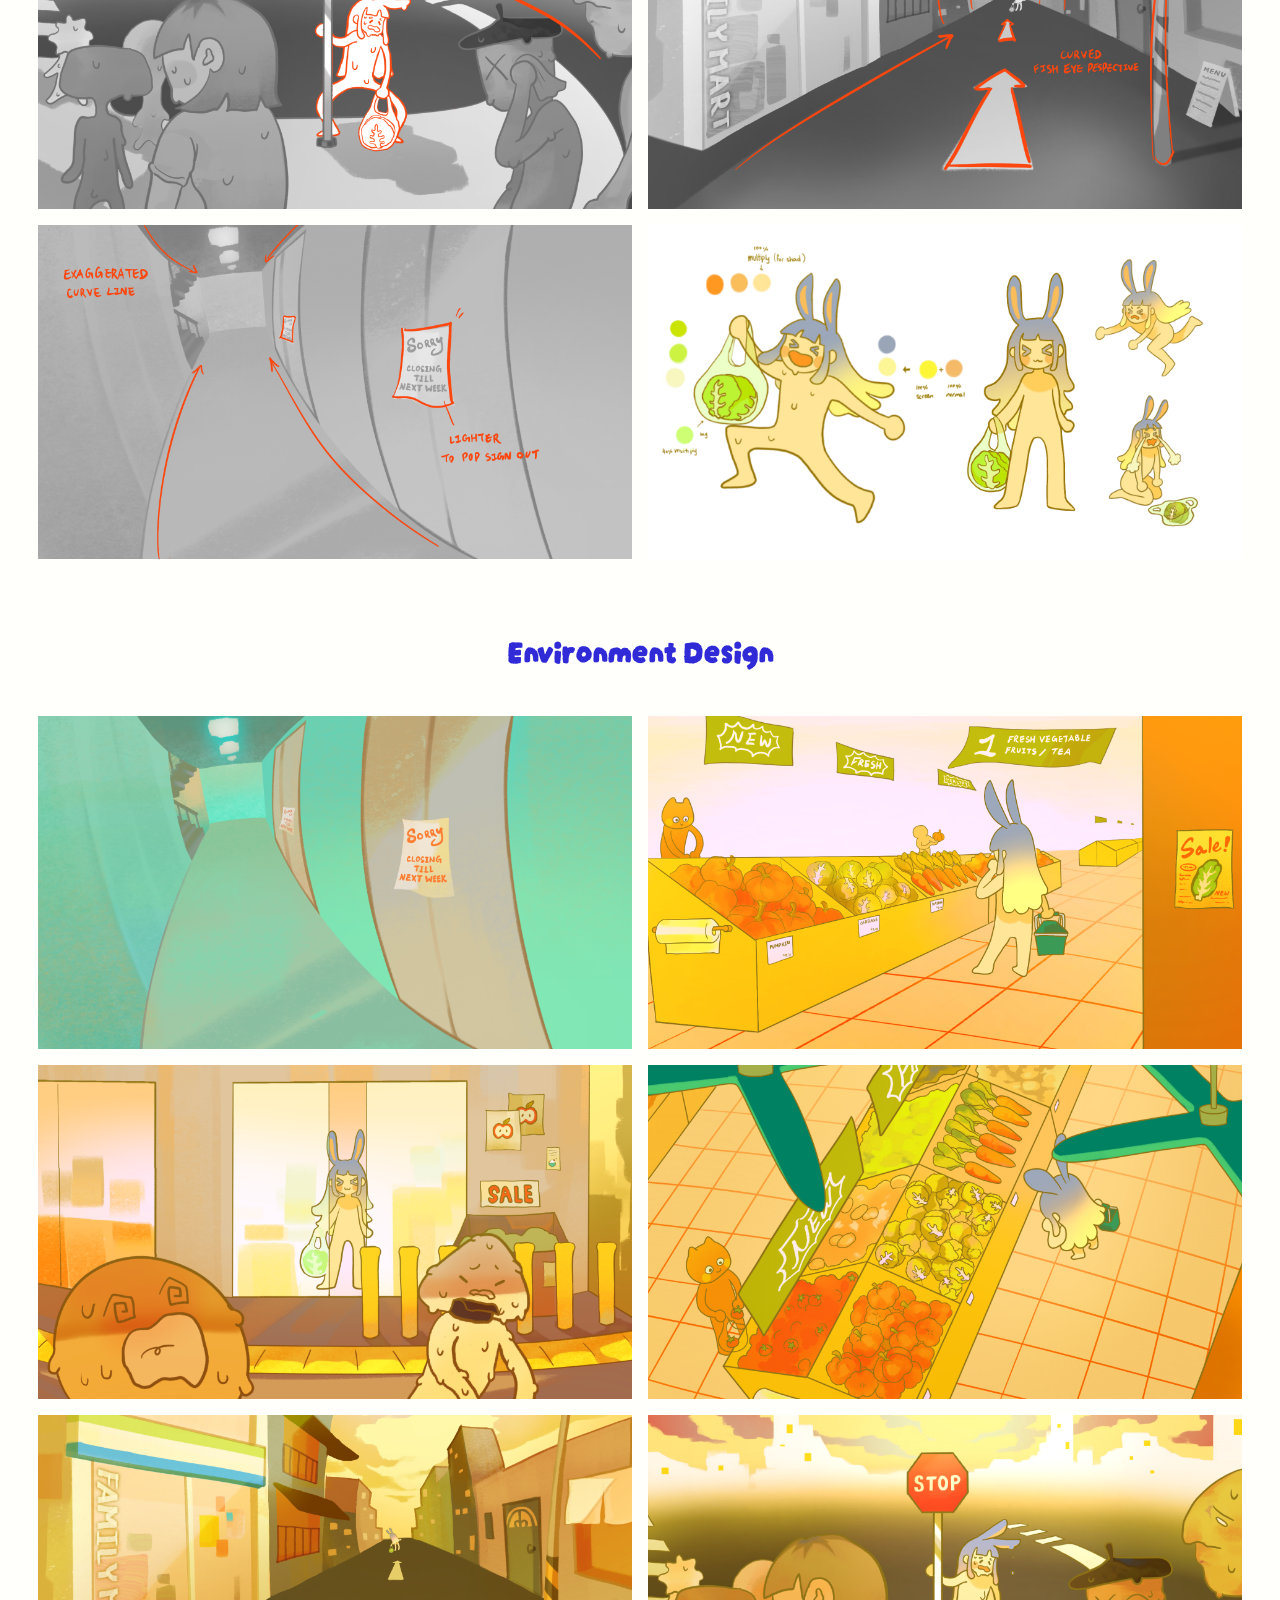
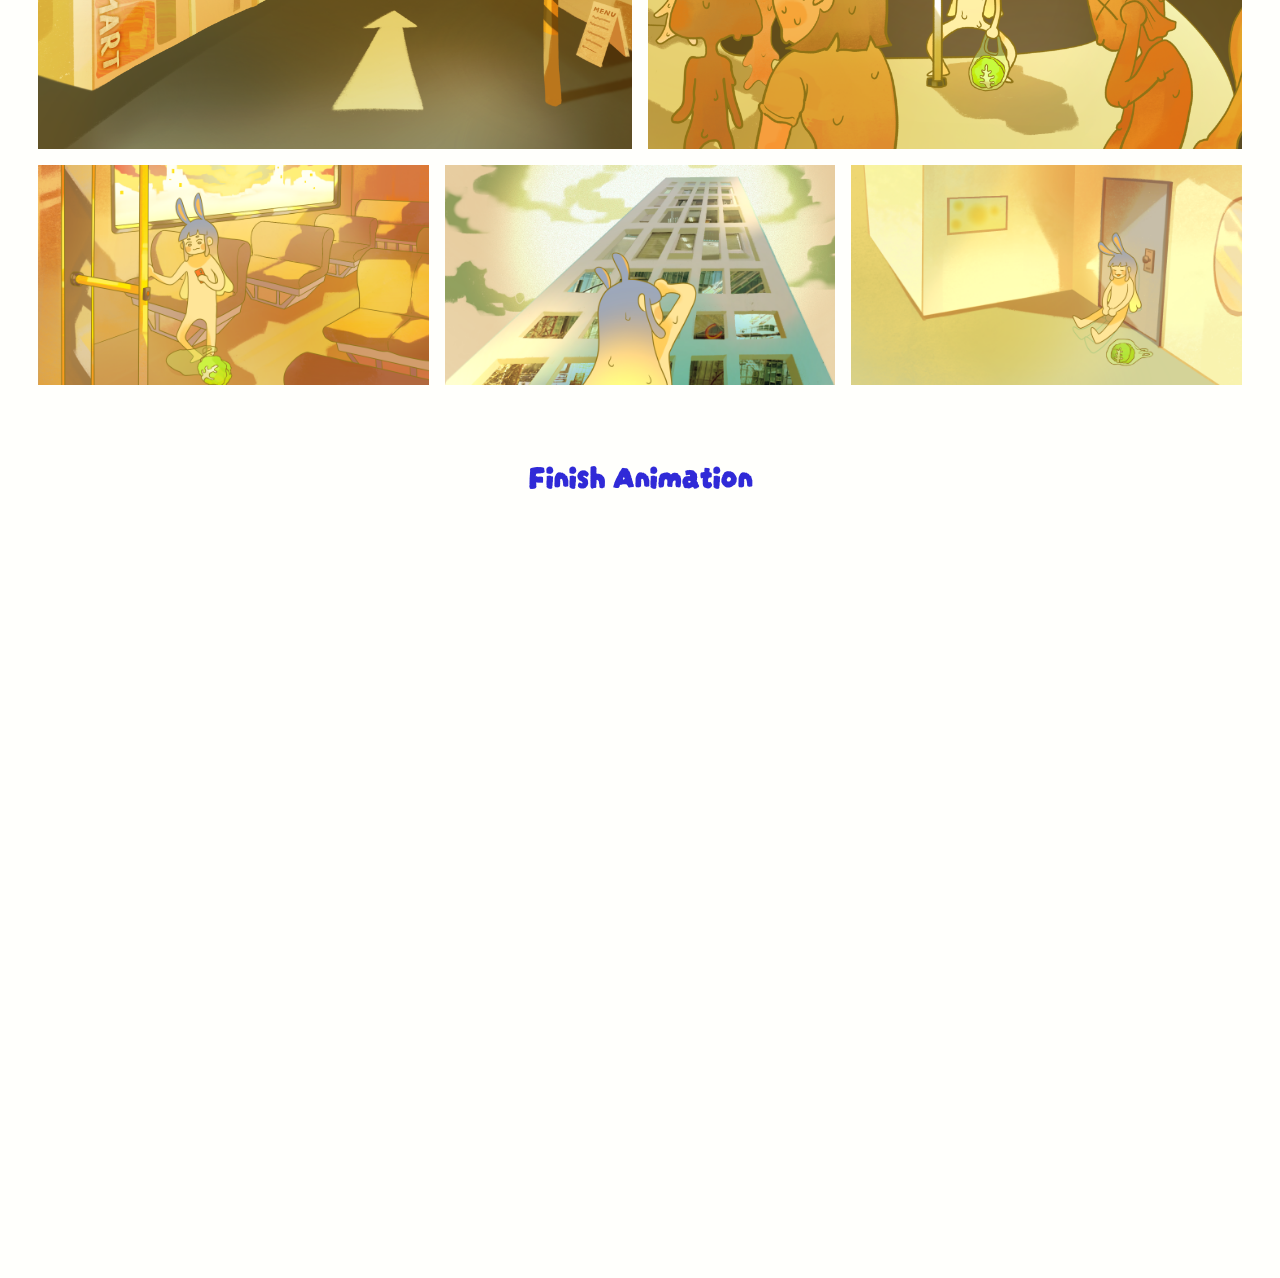
==== commit fc3b3c2e: "get rid of graphics" ====
--- a/hot-summer-day.html
+++ b/hot-summer-day.html
@@ -38,10 +38,6 @@
       </a>
 
       <a href="sketch.html">sketch
-        <span class="brush-underline"></span>
-      </a>
-
-      <a href="#graphic">graphics
         <span class="brush-underline"></span>
       </a>
 
--- a/style.css
+++ b/style.css
@@ -679,4 +679,218 @@
   .three-col-grid img {
     border-radius: 4px;
   }
+}
+/* ---------- FOOTER ---------- */
+.footer {
+  width: 100%;
+  font-family: "Inter", sans-serif;
+}
+
+.footer ul {
+  list-style: none;
+  margin: 0;
+  padding: 0;
+}
+
+/* top cream band */
+.footer-top {
+  position: relative;
+  background: #F8F5F2;
+  display: flex;
+  align-items: center;
+  justify-content: center;
+  min-height: clamp(130px, 18vw, 190px);
+  padding: 0 clamp(16px, 4vw, 48px);
+}
+
+.footer-art {
+  position: absolute;
+  left: clamp(8px, 2vw, 24px);
+  bottom: 0;
+  height: clamp(90px, 14vw, 150px);
+  width: auto;
+  pointer-events: none;
+}
+
+.footer-note {
+  position: relative;
+  font-family: "Darumadrop One", cursive;
+  font-weight: 400;
+  color: #302AD7;
+  text-align: center;
+  font-size: clamp(1.2rem, 1.6vw + 0.7rem, 1.7rem);
+  line-height: 1.35;
+  max-width: 24ch;
+  margin: 0 0 0 clamp(0px, 16vw, 220px);
+  padding-bottom: 22px;
+}
+
+/* bottom blue band */
+.footer-bottom {
+  background: #302AD7;
+  color: #F8F5F2;
+  padding: clamp(36px, 6vw, 60px) 16px clamp(20px, 3vw, 28px);
+  display: flex;
+  flex-direction: column;
+  align-items: center;
+  gap: clamp(24px, 3.4vw, 34px);
+}
+
+/* nav with yellow dot separators */
+.footer-nav {
+  display: flex;
+  align-items: center;
+  justify-content: center;
+  flex-wrap: wrap;
+  gap: clamp(20px, 4vw, 48px);
+}
+
+.footer-nav li {
+  display: flex;
+  align-items: center;
+  gap: clamp(20px, 4vw, 48px);
+}
+
+.footer-nav li + li::before {
+  content: "";
+  width: 6px;
+  height: 6px;
+  border-radius: 50%;
+  background: #fed064;
+}
+
+.footer-nav a {
+  color: #F8F5F2;
+  text-decoration: none;
+  font-size: clamp(0.875rem, 0.5vw + 0.7rem, 1rem);
+  font-weight: 500;
+  letter-spacing: 0.02em;
+}
+
+/* social icons */
+.footer-social {
+  display: flex;
+  gap: clamp(28px, 4vw, 40px);
+}
+
+.footer-social a {
+  display: block;
+  line-height: 0;
+}
+
+.footer-social img {
+  width: clamp(16px, 1.7vw, 20px);
+  height: clamp(16px, 1.7vw, 20px);
+  object-fit: contain;
+  display: block;
+}
+
+/* LinkedIn (2nd icon): slight rounding only */
+.footer-social li:nth-child(2) img {
+  border-radius: 12%;
+}
+
+/* copyright line */
+.footer-copy {
+  width: min(90%, 720px);
+  margin: 0;
+  padding-top: 20px;
+  border-top: 1px dashed rgba(248, 245, 242, 0.3);
+  text-align: center;
+  font-size: 0.8rem;
+  letter-spacing: 0.04em;
+  opacity: 0.7;
+}
+
+/* mobile */
+@media (max-width: 600px) {
+  .footer-top {
+    flex-direction: column;
+    justify-content: flex-end;
+    padding-top: 24px;
+    padding-bottom: 20px;
+    gap: 16px;
+  }
+
+  .footer-art {
+    position: static;
+    height: 110px;
+    order: -1;
+    transform: translateY(20px);
+  }
+
+  .footer-note {
+    margin-left: 0;
+    max-width: 22ch;
+  }
+
+  .footer-nav {
+    flex-direction: column;
+    gap: 16px;
+  }
+
+  .footer-nav li + li::before {
+    display: none;
+  }
+}
+
+
+html {
+  scroll-behavior: smooth;
+}
+
+/* ---------- IMAGE LOADING ---------- */
+/* placeholder color while images load */
+.masonry-grid img,
+.two-col-grid img,
+.three-col-grid img,
+.concept-storyboard {
+  background: #F8F5F2;
+}
+
+/* if a tag has no width/height, reserve space so lazy images don't all load at once */
+.masonry-grid img:not([width]) { aspect-ratio: auto 4 / 5; }
+.two-col-grid img:not([width]),
+.three-col-grid img:not([width]) { aspect-ratio: auto 4 / 3; }
+.concept-storyboard:not([width]) { aspect-ratio: auto 16 / 9; }
+
+/* ---------- YOUTUBE CLICK-TO-PLAY ---------- */
+.yt-facade {
+  position: absolute;
+  inset: 0;
+  width: 100%;
+  height: 100%;
+  padding: 0;
+  border: 0;
+  display: block;
+  background: #302AD7;
+}
+
+.yt-facade img {
+  width: 100%;
+  height: 100%;
+  object-fit: cover;
+  display: block;
+}
+
+.yt-play {
+  position: absolute;
+  top: 50%;
+  left: 50%;
+  width: clamp(48px, 8vw, 72px);
+  height: clamp(48px, 8vw, 72px);
+  transform: translate(-50%, -50%);
+  border-radius: 50%;
+  background: #fed064;
+}
+
+.yt-play::before {
+  content: "";
+  position: absolute;
+  top: 50%;
+  left: 54%;
+  transform: translate(-50%, -50%);
+  border-style: solid;
+  border-width: 11px 0 11px 18px;
+  border-color: transparent transparent transparent #302AD7;
 }
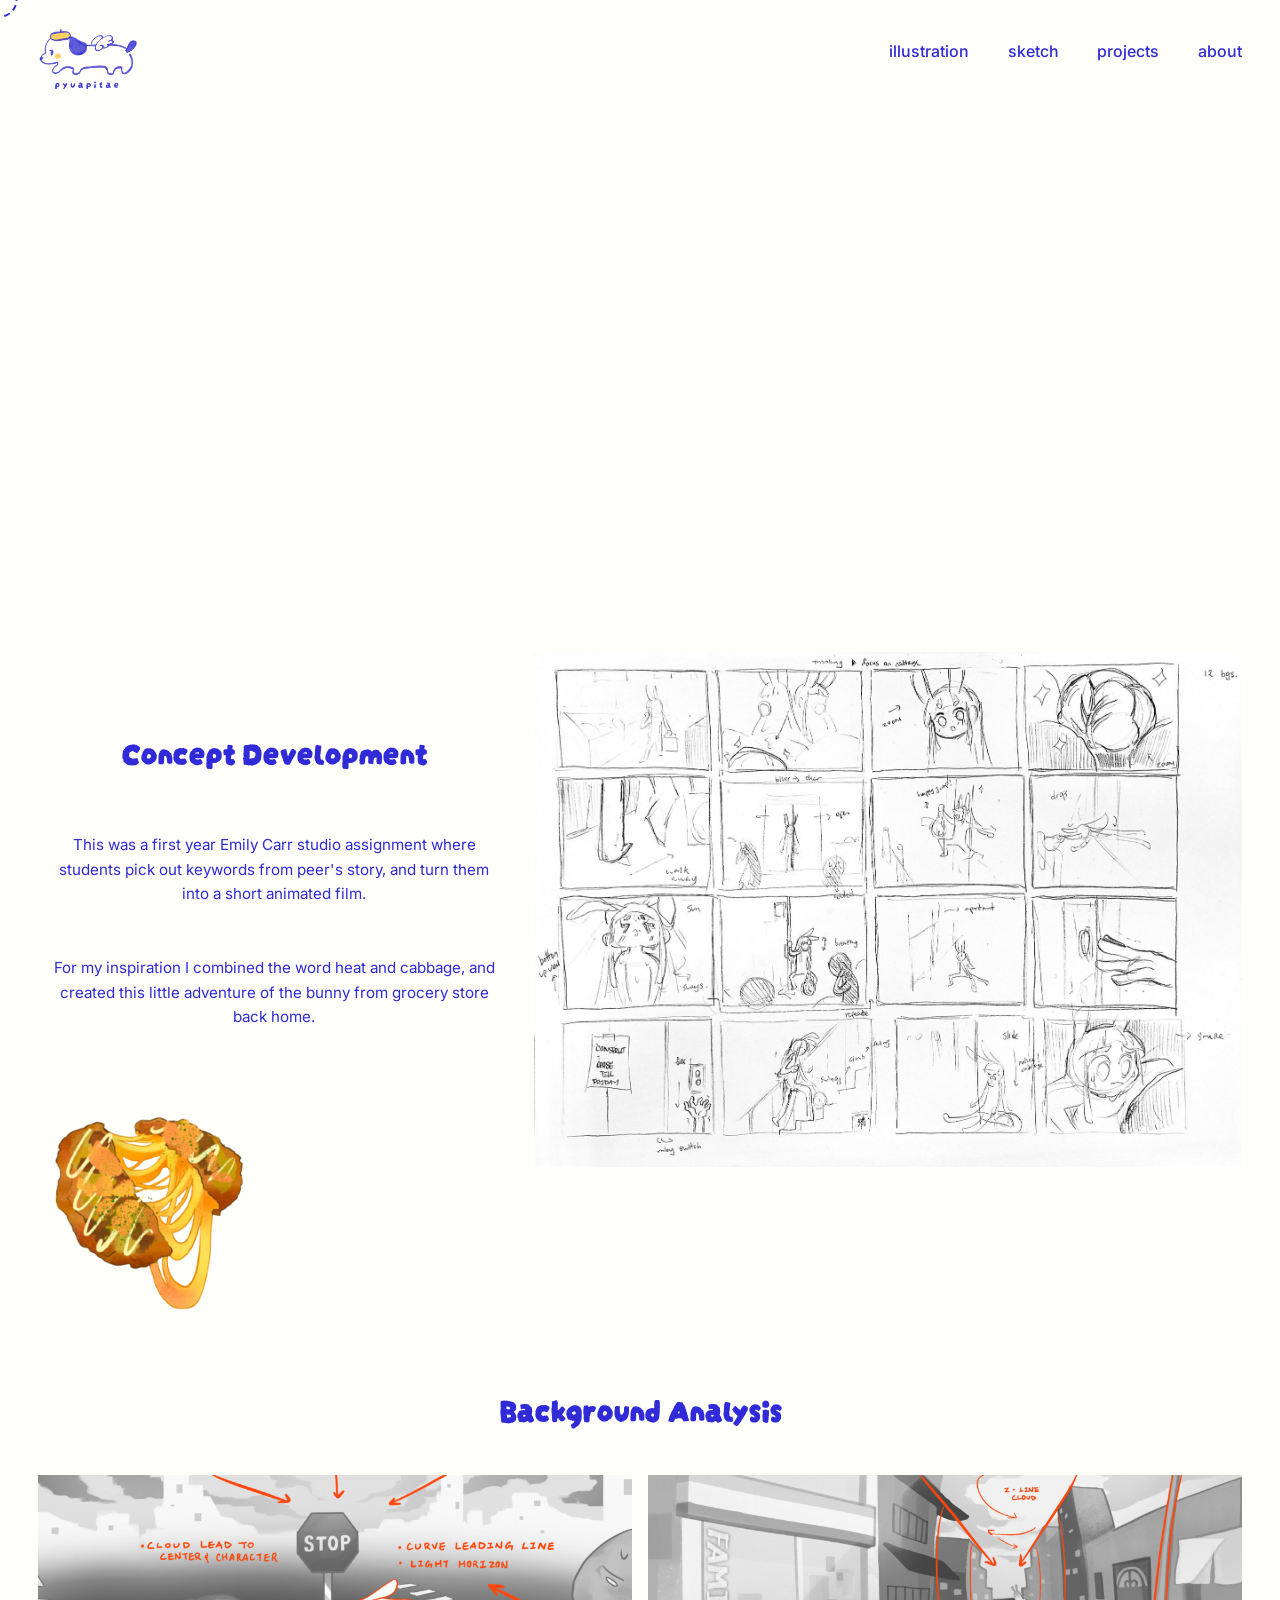
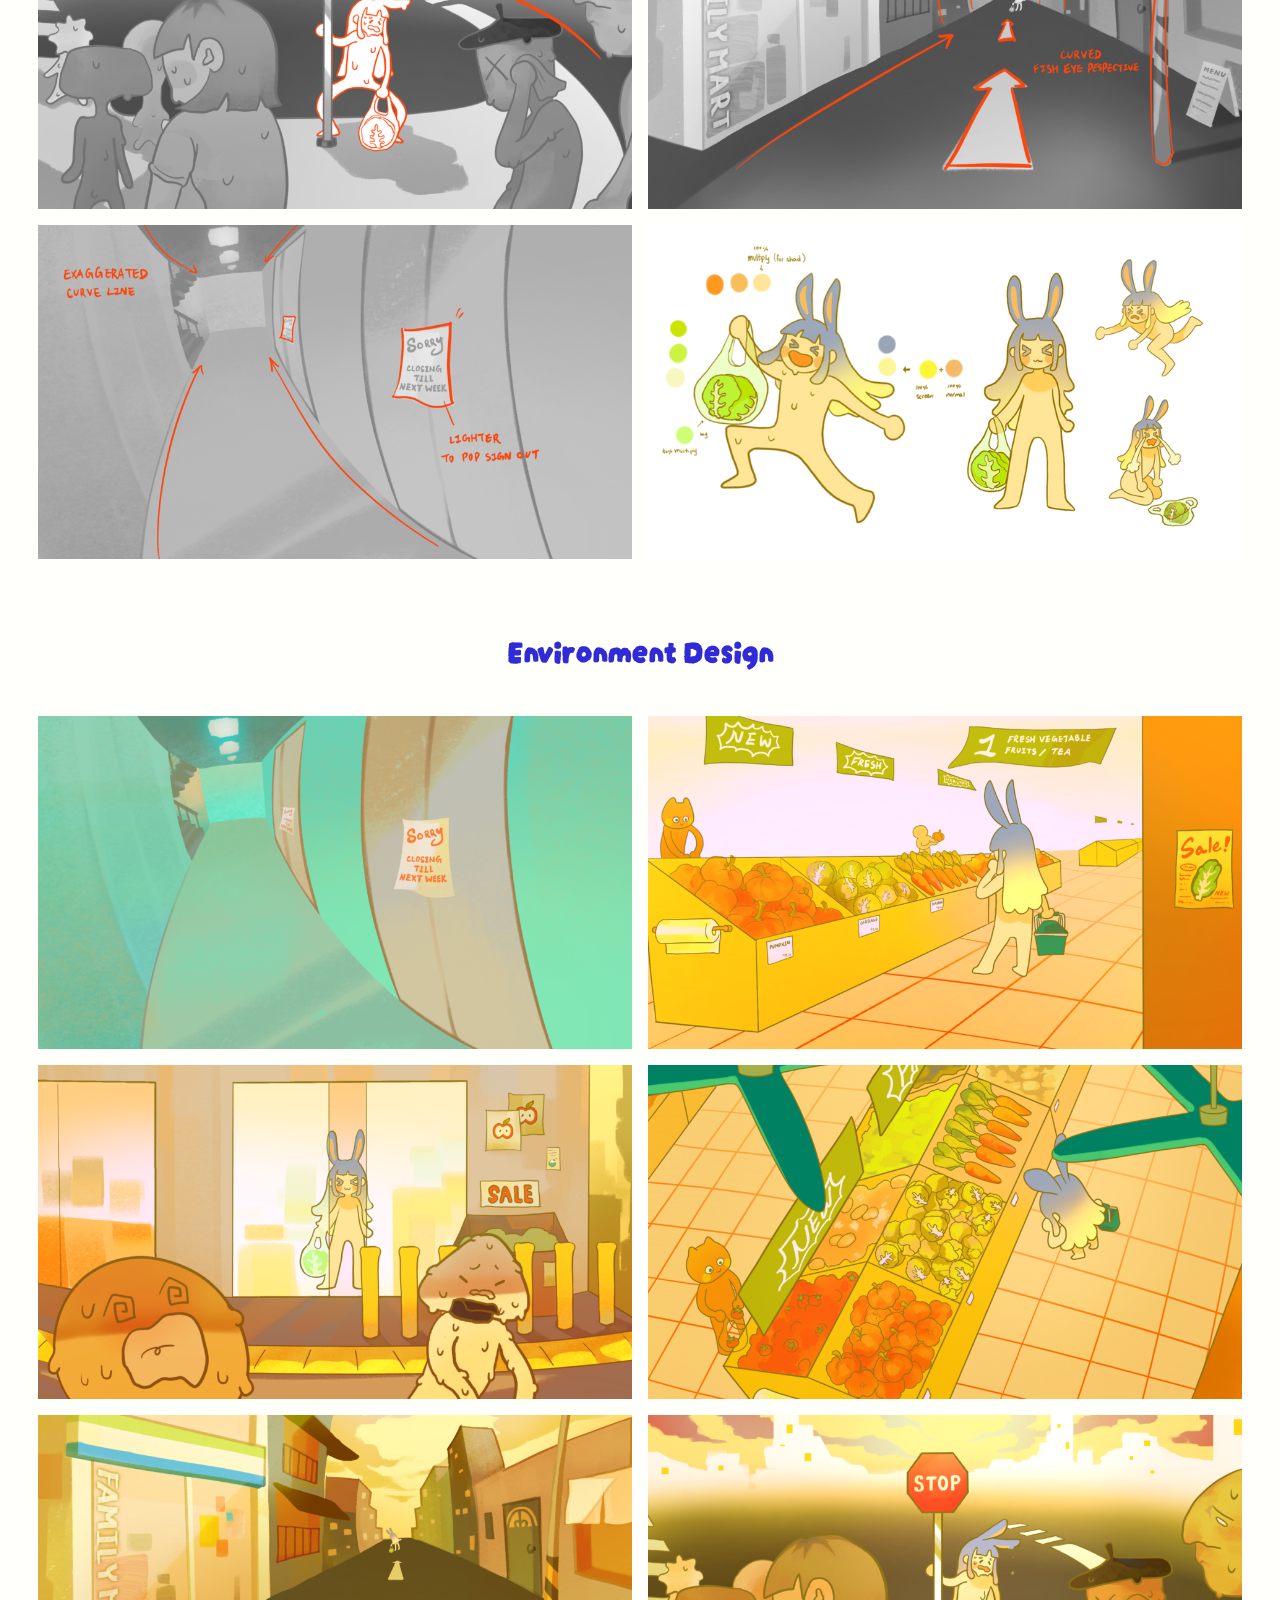
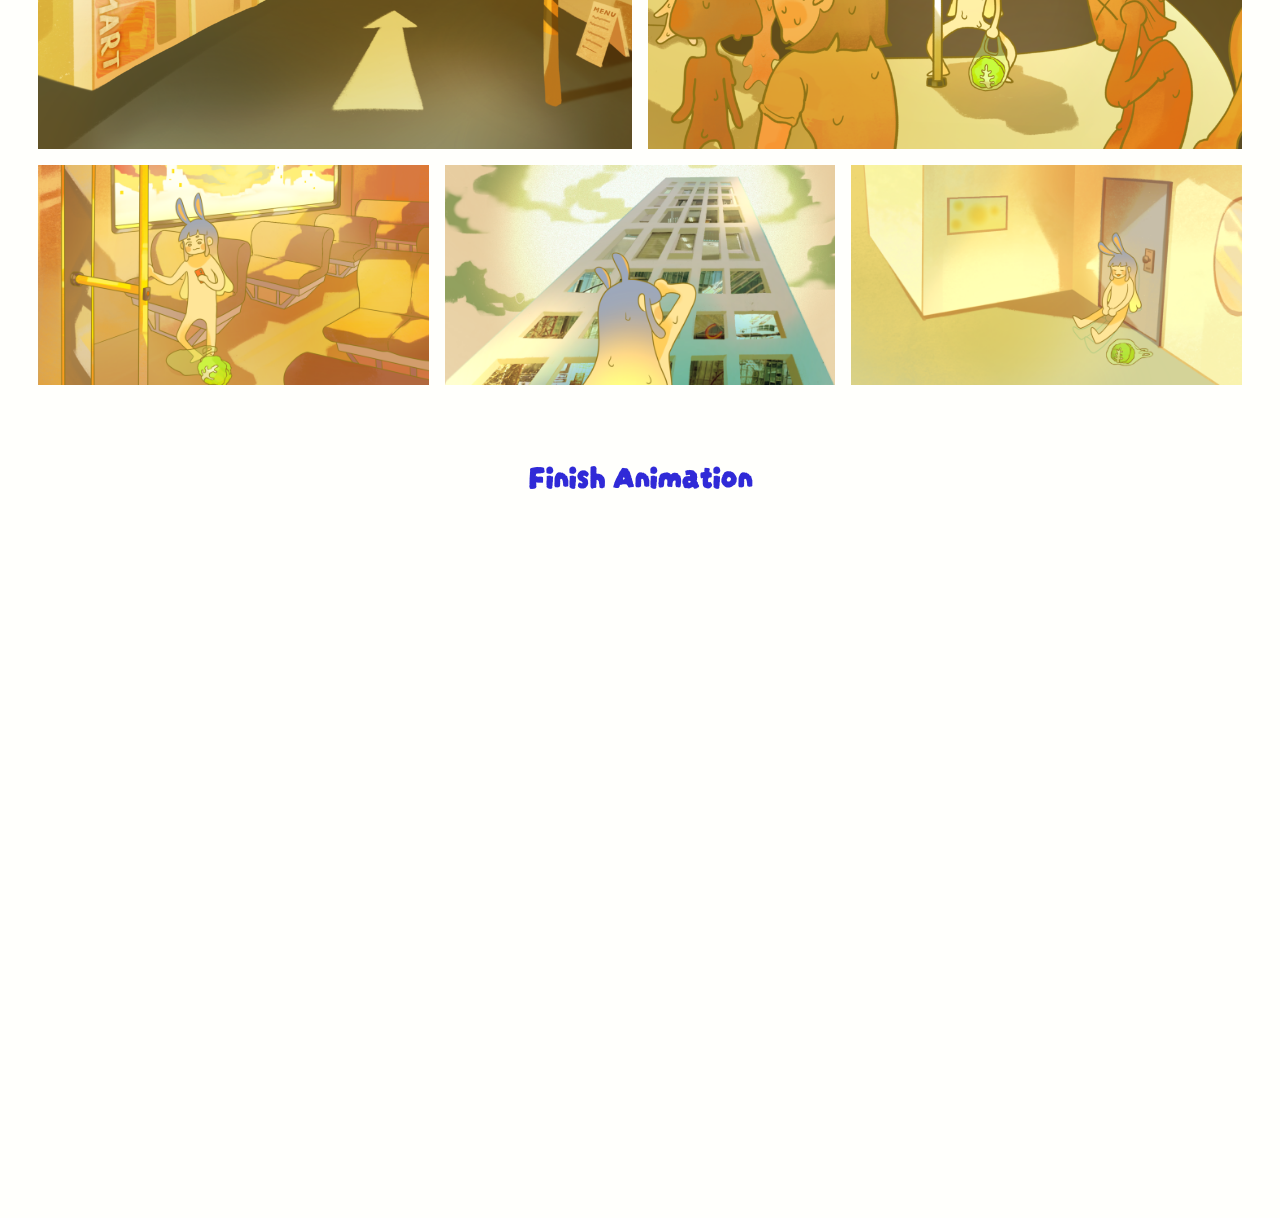
==== commit 286347b2: "downsize img" ====
--- a/hot-summer-day.html
+++ b/hot-summer-day.html
@@ -133,6 +133,8 @@
   </div>
 </div>
 
+
+
   <script src="script.js"></script>
 </body>
 </html>
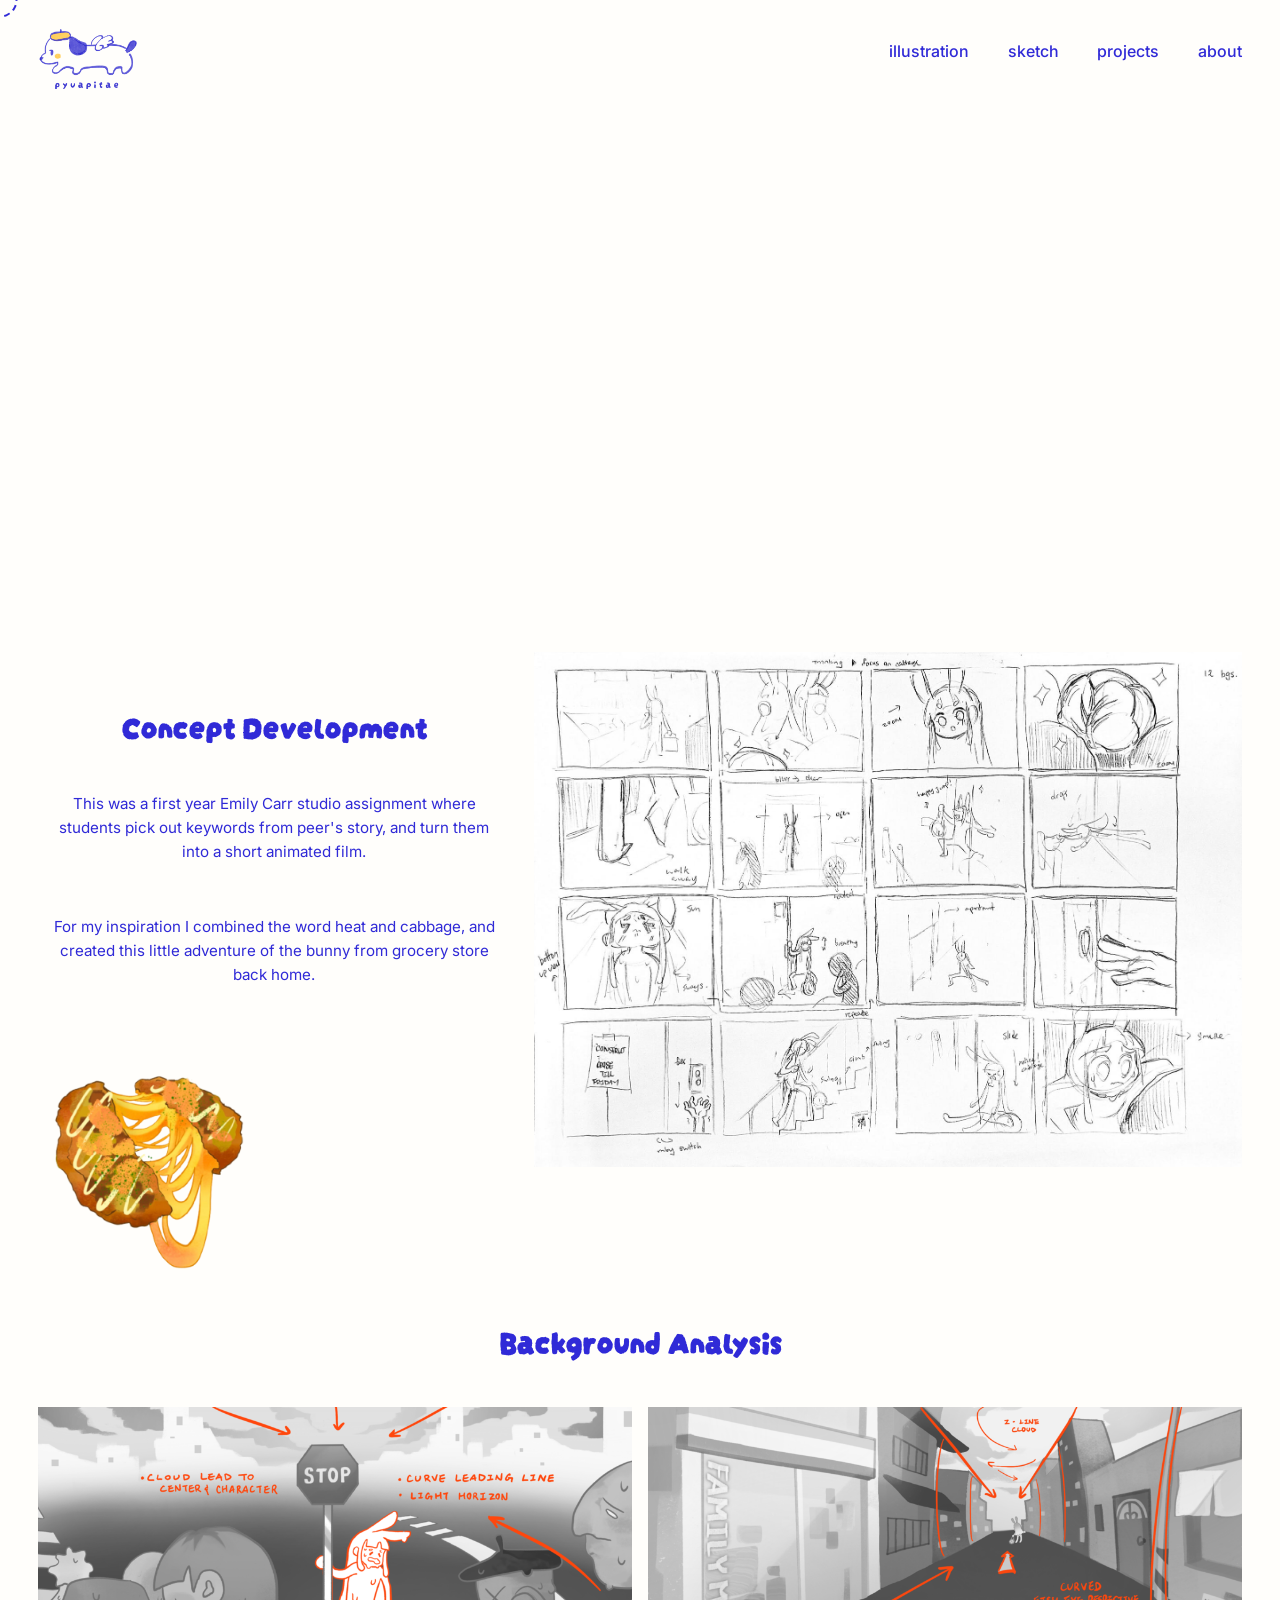
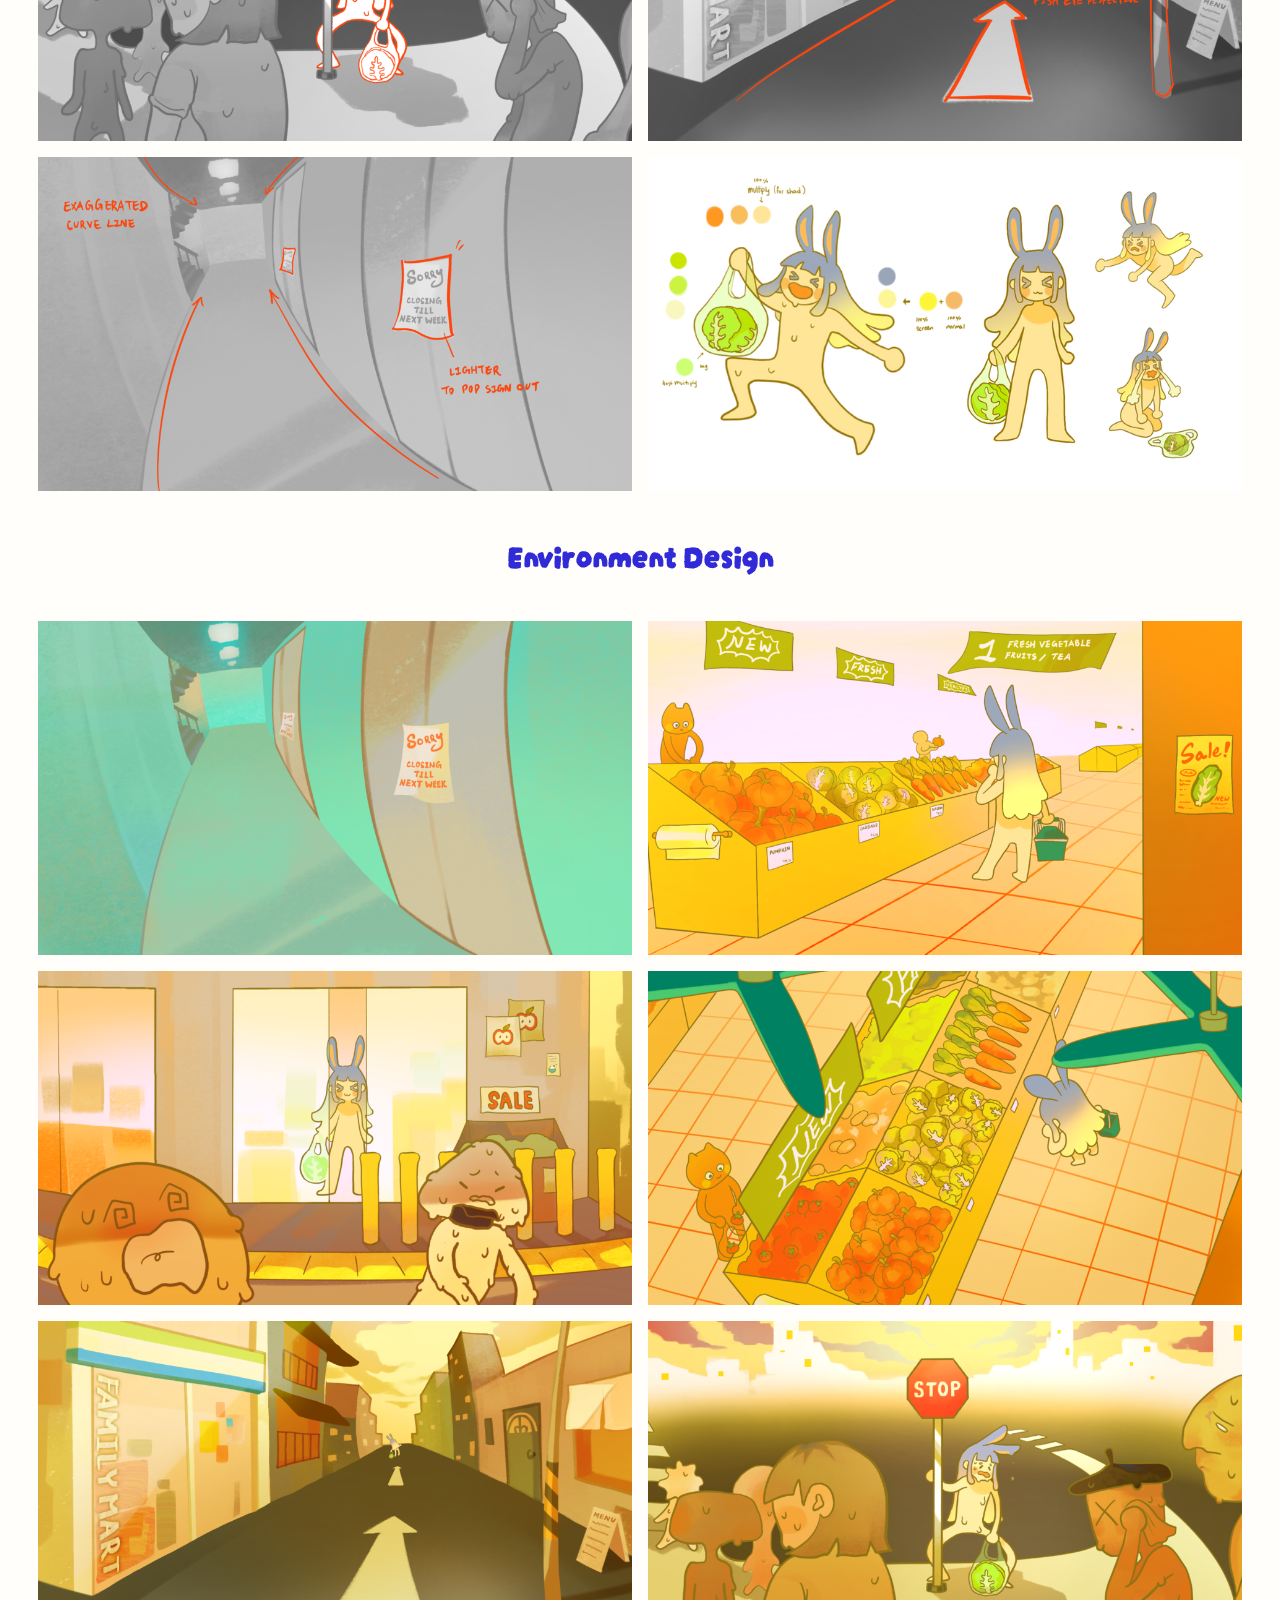
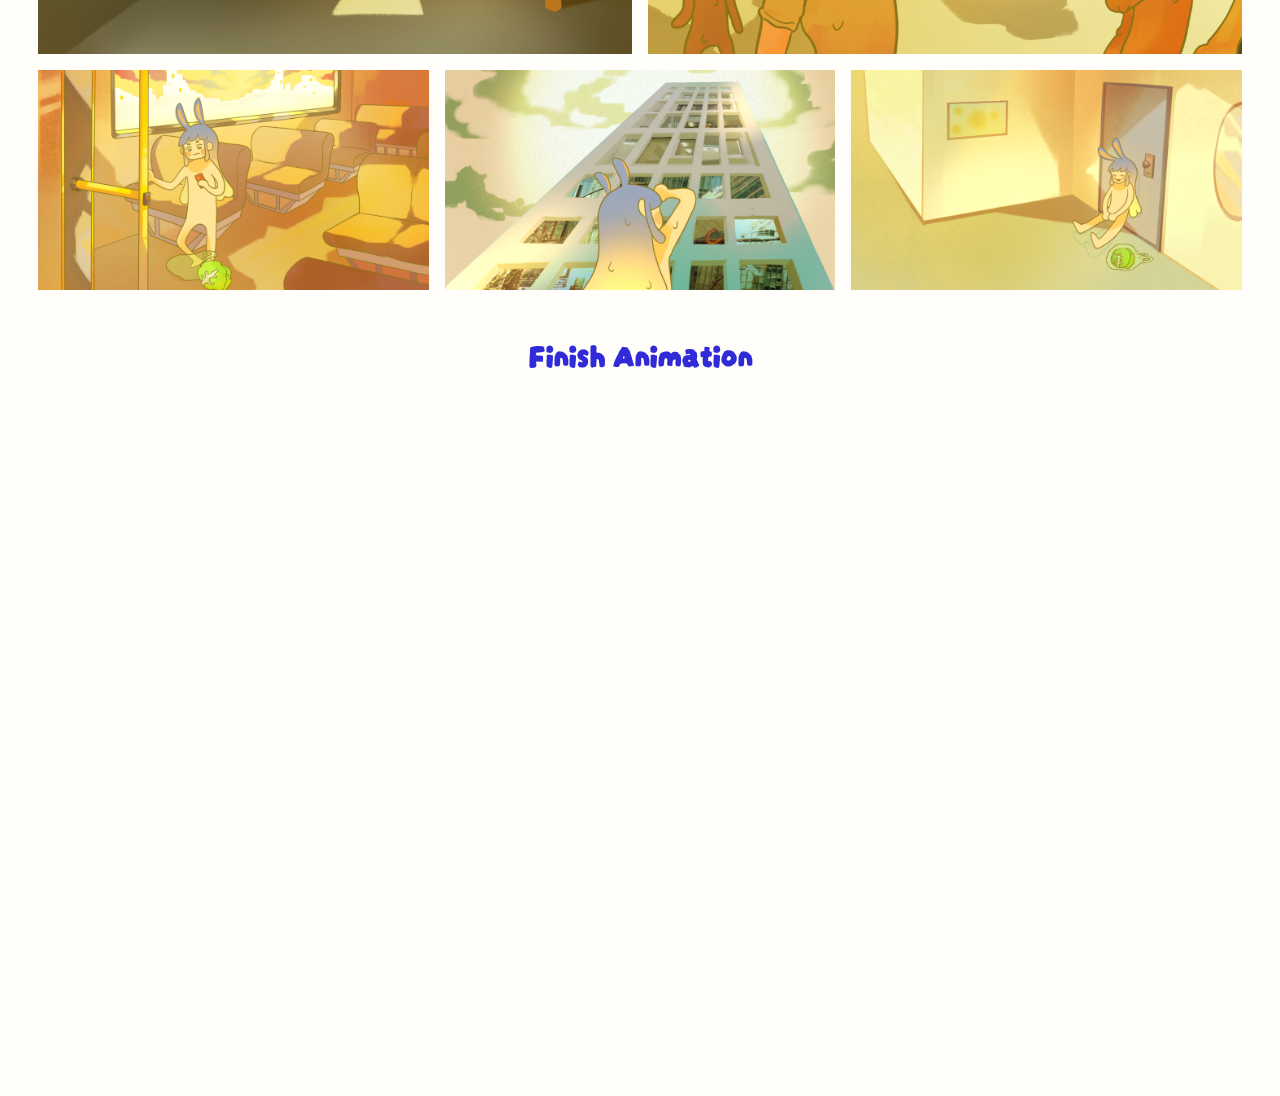
==== commit f79b5565: "about page wip" ====
--- a/hot-summer-day.html
+++ b/hot-summer-day.html
@@ -55,9 +55,9 @@
         </div>
       </div>
 
-      <a href="#about">about
-        <span class="brush-underline"></span>
-      </a>
+    <a href="about.html">about
+      <span class="brush-underline"></span>
+    </a>
     </nav>
   </header>
   <!-- ===== SHARED NAVBAR - COPY TO ALL PAGES WHEN UPDATED ===== -->
@@ -135,6 +135,8 @@
 
 
 
+
   <script src="script.js"></script>
+      <script src="optimize.js"></script>
 </body>
 </html>
--- a/style.css
+++ b/style.css
@@ -1,3 +1,6 @@
+/* =========================================================
+   FONTS
+   ========================================================= */
 .inter {
   font-family: "Inter", sans-serif;
   font-optical-sizing: auto;
@@ -10,14 +13,27 @@
   font-style: normal;
 }
 
+
+/* =========================================================
+   GLOBAL / RESET
+   ========================================================= */
 *, *::before, *::after {
   box-sizing: border-box;
 }
 
+* {
+  margin: 0;
+  padding: 0;
+}
+
 :root {
   color: #F8F5F2;
 }
 
+html {
+  scroll-behavior: smooth;
+}
+
 html, body {
   overflow-x: hidden;
   width: 100%;
@@ -26,9 +42,86 @@
 }
 
 body {
-  background-color: #fffffc;
-}
-
+  background-color: #fffefb;
+  font-family: "Darumadrop One", cursive;
+  color: #302AD7;
+}
+
+
+/* =========================================================
+   SHARED EASE-IN (used on every page, no blur)
+   Usage: add class="reveal" to anything that should ease in.
+   Add d1 / d2 / d3 / d4 for a staggered delay.
+   Don't put .reveal on elements that already have a transform;
+   put it on their parent instead.
+   ========================================================= */
+@keyframes easeIn {
+  from { opacity: 0; transform: translateY(26px); }
+  to   { opacity: 1; transform: none; }
+}
+
+/* home + project pages ease in automatically */
+.hero-heading,
+.carousel-track-wrapper,
+.second-section,
+.video-hero,
+.project-section {
+  animation: easeIn 1.1s cubic-bezier(.22, .8, .3, 1) backwards;
+}
+
+.carousel-track-wrapper { animation-delay: .15s; }
+.second-section         { animation-delay: .3s; }
+.video-hero             { animation-delay: .15s; }
+.project-section:nth-of-type(2) { animation-delay: .15s; }
+.project-section:nth-of-type(3) { animation-delay: .3s; }
+
+
+@media (prefers-reduced-motion: reduce) {
+  .reveal, .page-title, .lil-blurb, .masonry-grid, .stagger > *,
+  .hero-heading, .carousel-track-wrapper, .second-section,
+  .video-hero, .project-section { animation: none; }
+}
+
+
+.reveal {
+  animation: easeIn 1.1s cubic-bezier(.22, .8, .3, 1) backwards;
+}
+.d1 { animation-delay: .15s; }
+.d2 { animation-delay: .3s; }
+.d3 { animation-delay: .45s; }
+.d4 { animation-delay: .6s; }
+
+/* existing pages ease in without touching their HTML */
+.page-title   { animation: easeIn 1.1s cubic-bezier(.22, .8, .3, 1) backwards; }
+.lil-blurb    { animation: easeIn 1.1s cubic-bezier(.22, .8, .3, 1) .15s backwards; }
+.masonry-grid { animation: easeIn 1.1s cubic-bezier(.22, .8, .3, 1) .3s backwards; }
+
+/* optional: auto-stagger the children of any section with class="stagger" */
+.stagger > * { animation: easeIn 1.1s cubic-bezier(.22, .8, .3, 1) backwards; }
+.stagger > *:nth-child(2) { animation-delay: .15s; }
+.stagger > *:nth-child(3) { animation-delay: .3s; }
+.stagger > *:nth-child(4) { animation-delay: .45s; }
+
+@media (prefers-reduced-motion: reduce) {
+  .reveal, .page-title, .lil-blurb, .masonry-grid, .stagger > * { animation: none; }
+}
+
+/* scroll-triggered fade (needs the JS that adds .fade-in-visible) */
+.fade-in-el {
+  opacity: 0;
+  transform: translateY(30px);
+  transition: opacity 0.9s ease, transform 0.9s cubic-bezier(0.22, 1, 0.36, 1);
+}
+
+.fade-in-visible {
+  opacity: 1;
+  transform: translateY(0);
+}
+
+
+/* =========================================================
+   HEADER / NAV
+   ========================================================= */
 header {
   display: flex;
   align-items: center;
@@ -139,48 +232,10 @@
   transition: background-color 0.2s ease;
 }
 
-.hero-heading {
-  display: block;
-  width: max-content;
-  margin-left: auto;
-  text-align: left;
-  padding-right: 5%;
-  padding-top: 5%;
-  font-family: "Darumadrop One", cursive;
-  color: #4433e0;
-}
-
-.line12arrange {
-  display: flex;
-  flex-direction: column;
-  justify-content: flex-end;
-  width: 100%;
-}
-
-.line12arrange a {
-  text-decoration: none;
-  color: inherit;
-}
-
-.line12arrange > a {
-  display: inline-block;
-  transition: transform 0.3s cubic-bezier(0.22, 1, 0.36, 1);
-}
-
-.line12arrange > a:hover {
-  transform: translateY(-8px) rotate(-3deg);
-}
-
-.design-link {
-  display: inline-block;
-  transition: transform 0.3s cubic-bezier(0.22, 1, 0.36, 1);
-}
-
-.design-link:hover {
-  transform: translateY(-8px) rotate(-3deg);
-}
-
-
+
+/* =========================================================
+   CUSTOM CURSOR
+   ========================================================= */
 /* Desktop only */
 @media (hover: hover) and (pointer: fine) {
   html, body, * {
@@ -188,13 +243,13 @@
   }
 }
 
-/* Mobile — restore cursor */
+/* Mobile: restore cursor */
 @media (hover: none) and (pointer: coarse) {
   html, body, * {
     cursor: auto !important;
   }
 }
-/* 
+
 .custom-cursor {
   position: fixed;
   top: 0;
@@ -213,6 +268,12 @@
               border 0.25s ease;
 }
 
+/* on dark backgrounds, border turns white instead of blue */
+.custom-cursor.on-dark {
+  border-color: white;
+}
+
+/* hovering an interactive element: stays yellow regardless of background */
 .custom-cursor.hovering {
   width: 16px;
   height: 16px;
@@ -220,41 +281,61 @@
   border-radius: 50%;
   border: 2px solid transparent;
 }
- */
-
-.custom-cursor {
-  position: fixed;
-  top: 0;
-  left: 0;
-  width: 35px;
-  height: 35px;
-  background: transparent;
-  border: 2px dashed #302AD7;
-  border-radius: 50%;
-  pointer-events: none;
-  transform: translate(-50%, -50%);
-  z-index: 9999;
-  transition: width 0.35s cubic-bezier(0.34, 1.56, 0.64, 1),
-              height 0.35s cubic-bezier(0.34, 1.56, 0.64, 1),
-              background 0.25s ease,
-              border 0.25s ease;
-}
-
-/* on dark backgrounds, border turns white instead of blue */
-.custom-cursor.on-dark {
-  border-color: white;
-}
-
-/* hovering an interactive element — stays yellow regardless of background */
-.custom-cursor.hovering {
-  width: 16px;
-  height: 16px;
-  background: #fed064;
-  border-radius: 50%;
-  border: 2px solid transparent;
-}
-
-
+
+
+/* =========================================================
+   HOME PAGE
+   ========================================================= */
+.hero-heading {
+  display: block;
+  width: max-content;
+  margin-left: auto;
+  text-align: left;
+  padding-right: 5%;
+  padding-top: 5%;
+  font-family: "Darumadrop One", cursive;
+  color: #4433e0;
+}
+
+.line12arrange {
+  display: flex;
+  flex-direction: column;
+  justify-content: flex-end;
+  width: 100%;
+}
+
+.line12arrange a {
+  text-decoration: none;
+  color: inherit;
+}
+
+.line12arrange > a {
+  display: inline-block;
+  transition: transform 0.3s cubic-bezier(0.22, 1, 0.36, 1);
+}
+
+.line12arrange > a:hover {
+  transform: translateY(-8px) rotate(-3deg);
+}
+
+.design-link {
+  display: inline-block;
+  transition: transform 0.3s cubic-bezier(0.22, 1, 0.36, 1);
+}
+
+.design-link:hover {
+  transform: translateY(-8px) rotate(-3deg);
+}
+
+.line-1 {
+  font-size: clamp(2rem, 3.75vw, 2.75rem);
+}
+
+.line-2 {
+  font-size: clamp(1.5rem, 2.8vw, 2.0625rem);
+  margin-top: 6px;
+  margin-left: 10%;
+}
 
 /* carousel */
 .carousel-track-wrapper {
@@ -282,19 +363,10 @@
 
 @keyframes scroll {
   from { transform: translateX(0); }
-  to { transform: translateX(-25%); }
-}
-
-.line-1 {
-  font-size: clamp(2rem, 3.75vw, 2.75rem);
-}
-
-.line-2 {
-  font-size: clamp(1.5rem, 2.8vw, 2.0625rem);
-  margin-top: 6px;
-  margin-left: 10%;
-}
-
+  to   { transform: translateX(-25%); }
+}
+
+/* second section */
 .second-section {
   width: 100vw;
   margin-left: calc(-50vw + 50%);
@@ -308,8 +380,6 @@
   gap: 60px;
   flex-wrap: wrap;
 }
-
-
 
 .second-section-text {
   display: flex;
@@ -332,7 +402,6 @@
 .line-3:hover {
   transform: translateY(-6px);
 }
-
 
 .brush-underline-big {
   position: absolute;
@@ -351,9 +420,7 @@
 }
 
 @keyframes revealBrush {
-  to {
-    clip-path: inset(0 0 0 0);
-  }
+  to { clip-path: inset(0 0 0 0); }
 }
 
 .line-4,
@@ -365,10 +432,10 @@
   margin-top: 20px;
 }
 
-/* ---------- illustration page: masonry grid ---------- */
-/* ---------- illustration page: masonry grid ---------- */
-/* ---------- illustration page: masonry grid ---------- */
-/* ---------- illustration page: masonry grid ---------- */
+
+/* =========================================================
+   ILLUSTRATION PAGE: masonry grid
+   ========================================================= */
 .page-title {
   font-family: "Darumadrop One", cursive;
   font-size: clamp(1.8rem, 3vw, 2.5rem);
@@ -409,10 +476,16 @@
   .masonry-grid { column-count: 1; }
 }
 
-/* ---------- illustration page: lightbox ---------- */
-/* ---------- illustration page: lightbox ---------- */
-/* ---------- illustration page: lightbox ---------- */
-
+.lil-blurb {
+  text-align: center;
+  font-family: "Darumadrop One", sans-serif;
+  font-weight: 100;
+  font-size: 24px;
+  color: #302AD7;
+  margin: 15px 0 80px 0;
+}
+
+/* lightbox */
 .lightbox {
   position: fixed;
   inset: 0;
@@ -436,19 +509,10 @@
   box-shadow: 0 20px 60px rgba(0, 0, 0, 0.4);
 }
 
-.lil-blurb {
-  text-align: center;
-  /* font-family: "Inter", sans-serif;   */
-  font-family: "Darumadrop One", sans-serif;
-  font-weight: 100;
-  font-size: 24px;
-  color: #302AD7;
-  margin: 15px 0 80px 0;
-}
-
-/* <-----THIS IS SKETCH SECTION ----> */
-/* <-----THIS IS SKETCH SECTION ----> */
-/* <-----THIS IS SKETCH SECTION ----> */
+
+/* =========================================================
+   SKETCH PAGE
+   ========================================================= */
 .sketch-grid {
   column-count: 4;
 }
@@ -461,12 +525,12 @@
   .sketch-grid { column-count: 2; }
 }
 
-/* <-----THIS IS HOT SUMMER DAY SECTION ----> */
-/* <-----THIS IS HOT SUMMER DAY SECTION ----> */
-/* <-----THIS IS HOT SUMMER DAY SECTION ----> */
+
+/* =========================================================
+   HOT SUMMER DAY / PROJECT PAGES
+   ========================================================= */
 .video-hero {
   position: relative;
-  /* width: 94%; */
   margin: 40px 3%;
   height: 50dvh;
   overflow: visible;
@@ -478,7 +542,6 @@
   object-fit: cover;
   display: block;
 }
-
 
 .project-section {
   padding: 20px 3%;
@@ -497,29 +560,11 @@
   transform: translateX(-50%);
 }
 
-/* .section-title::after {
-  content: "";
-  position: absolute;
-  left: 50%;
-  transform: translateX(-50%);
-  bottom: 0;
-  width: 60%;
-  height: 12px;
-  background-image: url("public/home/brush-stroke.png");
-  background-repeat: no-repeat;
-  background-position: left center;
-  background-size: contain;
-  clip-path: inset(0 100% 0 0);
-  animation: revealBrush 0.6s ease-out 0.3s forwards;
-  pointer-events: none;
-  display: block;
-} */
-
 .section-title.center {
   text-align: center;
 }
 
-/* concept development layout: heading + text + sticker stacked left, storyboard right */
+/* concept development: heading + text + sticker stacked left, storyboard right */
 .concept-layout {
   display: grid;
   grid-template-columns: 1fr 1.5fr;
@@ -587,6 +632,7 @@
   display: block;
 }
 
+/* video embed */
 .video-embed-wrapper {
   position: relative;
   width: 100%;
@@ -605,21 +651,61 @@
   border: none;
 }
 
-
-/* ---------- scroll fade-in animation ---------- */
-.fade-in-el {
-  opacity: 0;
-  transform: translateY(30px);
-  transition: opacity 0.9s ease, transform 0.9s cubic-bezier(0.22, 1, 0.36, 1);
-}
-
-.fade-in-visible {
-  opacity: 1;
-  transform: translateY(0);
-}
-
-
-/* ---------- TABLET (900px and below) ---------- */
+/* YouTube click-to-play */
+.yt-facade {
+  position: absolute;
+  inset: 0;
+  width: 100%;
+  height: 100%;
+  padding: 0;
+  border: 0;
+  display: block;
+  background: #302AD7;
+}
+
+.yt-facade img {
+  width: 100%;
+  height: 100%;
+  object-fit: cover;
+  display: block;
+}
+
+.yt-play {
+  position: absolute;
+  top: 50%;
+  left: 50%;
+  width: clamp(48px, 8vw, 72px);
+  height: clamp(48px, 8vw, 72px);
+  transform: translate(-50%, -50%);
+  border-radius: 50%;
+  background: #fed064;
+}
+
+.yt-play::before {
+  content: "";
+  position: absolute;
+  top: 50%;
+  left: 54%;
+  transform: translate(-50%, -50%);
+  border-style: solid;
+  border-width: 11px 0 11px 18px;
+  border-color: transparent transparent transparent #302AD7;
+}
+
+/* image loading: placeholder color + reserved space */
+.masonry-grid img,
+.two-col-grid img,
+.three-col-grid img,
+.concept-storyboard {
+  background: #F8F5F2;
+}
+
+.masonry-grid img:not([width]) { aspect-ratio: auto 4 / 5; }
+.two-col-grid img:not([width]),
+.three-col-grid img:not([width]) { aspect-ratio: auto 4 / 3; }
+.concept-storyboard:not([width]) { aspect-ratio: auto 16 / 9; }
+
+/* tablet (900px and below) */
 @media (max-width: 900px) {
   .concept-layout {
     grid-template-columns: 1fr;
@@ -627,7 +713,7 @@
   .sketch-grid { column-count: 3; }
 }
 
-/* ---------- MOBILE (500px and below) — MUST come after tablet rules ---------- */
+/* mobile (500px and below): MUST come after the tablet rules */
 @media (max-width: 500px) {
   .sketch-grid {
     column-count: 2;
@@ -680,7 +766,136 @@
     border-radius: 4px;
   }
 }
-/* ---------- FOOTER ---------- */
+
+
+/* =========================================================
+   ABOUT ME
+   ========================================================= */
+.about {
+  width: 100%;
+  padding: 90px 3vw 120px;
+  overflow-x: hidden;
+}
+
+/* hero */
+.hero {
+  display: grid;
+  grid-template-columns: 1fr 1fr;
+  align-items: start;
+  max-width: 1200px;
+  margin: 0 auto;
+}
+
+/* collage scales with its column; everything inside is in % */
+.collage {
+  position: relative;
+  width: 100%;
+  max-width: 600px;
+  aspect-ratio: 1 / 1.05;
+}
+
+.photo {
+  position: absolute;
+  object-fit: cover;
+  height: auto;
+}
+.photo-1 { width: 44%; aspect-ratio: 265 / 328; top: 0;   left: 2%;  transform: rotate(-9deg); }
+.photo-2 { width: 45%; aspect-ratio: 270 / 345; top: 40%; left: 25%; transform: rotate(10deg); }
+
+.sticker { position: absolute; height: auto; }
+.bear    { width: 16%; top: 5%;  left: 55%; }
+.turtle  { width: 25%; top: 64%; left: -5%; }
+
+.kuchipatchi {
+  position: absolute;
+  width: 20%;
+  top: 0;
+  left: 175%;
+  height: auto;
+}
+
+/* text sits higher, near the top of the collage */
+.hero-text {
+  align-self: start;
+  padding-top: clamp(40px, 9vw, 140px);
+}
+
+.hero-text h1 {
+  font-family: "Darumadrop One", cursive;
+  color: #302AD7;
+  font-weight: 400;
+  font-size: clamp(30px, 4.3vw, 52px);
+  line-height: 1.5;
+}
+
+.hero-text h1 span {
+  display: inline-block;
+  margin-top: 6px;
+}
+
+.hero-text p {
+  font-size: clamp(11px, 1vw, 13px);
+  font-weight: 500;
+  margin-top: clamp(20px, 3vw, 40px);
+}
+
+/* tablet / phone */
+@media (max-width: 800px) {
+  .about { padding: 60px 5vw 80px; }
+
+  .hero { grid-template-columns: 1fr; gap: 30px; }
+
+  .collage { max-width: 440px; margin: 0 auto; }
+
+  .hero-text { padding-top: 0; text-align: center; }
+
+  /* kuchipatchi tucks into the corner of the collage instead of off-screen */
+  .kuchipatchi { left: auto; right: 0; top: -4%; width: 16%; }
+}
+
+/* ---------- bread divider ---------- */
+.divider {
+  display: flex;
+  justify-content: center;
+  align-items: flex-end;
+  flex-wrap: wrap;
+  gap: clamp(12px, 3.5vw, 60px);
+  padding: clamp(40px, 8vh, 100px) 3vw;
+}
+
+/* wrapper stays still; it is the hover target, with extra room above for the jump */
+.bread {
+  display: block;
+  padding-top: 30px;
+}
+
+.divider-img {
+  display: block;
+  width: clamp(44px, 6.5vw, 90px);
+  height: auto;
+
+  /* coming DOWN: smooth and slightly quicker than before */
+  transition: transform .75s cubic-bezier(.33, 0, .2, 1);
+  will-change: transform;
+}
+
+.bread:hover .divider-img {
+  transform: translateY(-24px);
+
+  /* going UP: faster, with a much softer settle */
+  transition: transform .45s cubic-bezier(.25, 1.15, .4, 1);
+}
+
+@media (prefers-reduced-motion: reduce) {
+  .divider-img,
+  .bread:hover .divider-img { transition: none; transform: none; }
+}
+
+
+
+/* =========================================================
+   FOOTER
+   ========================================================= */
 .footer {
   width: 100%;
   font-family: "Inter", sans-serif;
@@ -832,65 +1047,4 @@
   .footer-nav li + li::before {
     display: none;
   }
-}
-
-
-html {
-  scroll-behavior: smooth;
-}
-
-/* ---------- IMAGE LOADING ---------- */
-/* placeholder color while images load */
-.masonry-grid img,
-.two-col-grid img,
-.three-col-grid img,
-.concept-storyboard {
-  background: #F8F5F2;
-}
-
-/* if a tag has no width/height, reserve space so lazy images don't all load at once */
-.masonry-grid img:not([width]) { aspect-ratio: auto 4 / 5; }
-.two-col-grid img:not([width]),
-.three-col-grid img:not([width]) { aspect-ratio: auto 4 / 3; }
-.concept-storyboard:not([width]) { aspect-ratio: auto 16 / 9; }
-
-/* ---------- YOUTUBE CLICK-TO-PLAY ---------- */
-.yt-facade {
-  position: absolute;
-  inset: 0;
-  width: 100%;
-  height: 100%;
-  padding: 0;
-  border: 0;
-  display: block;
-  background: #302AD7;
-}
-
-.yt-facade img {
-  width: 100%;
-  height: 100%;
-  object-fit: cover;
-  display: block;
-}
-
-.yt-play {
-  position: absolute;
-  top: 50%;
-  left: 50%;
-  width: clamp(48px, 8vw, 72px);
-  height: clamp(48px, 8vw, 72px);
-  transform: translate(-50%, -50%);
-  border-radius: 50%;
-  background: #fed064;
-}
-
-.yt-play::before {
-  content: "";
-  position: absolute;
-  top: 50%;
-  left: 54%;
-  transform: translate(-50%, -50%);
-  border-style: solid;
-  border-width: 11px 0 11px 18px;
-  border-color: transparent transparent transparent #302AD7;
 }
